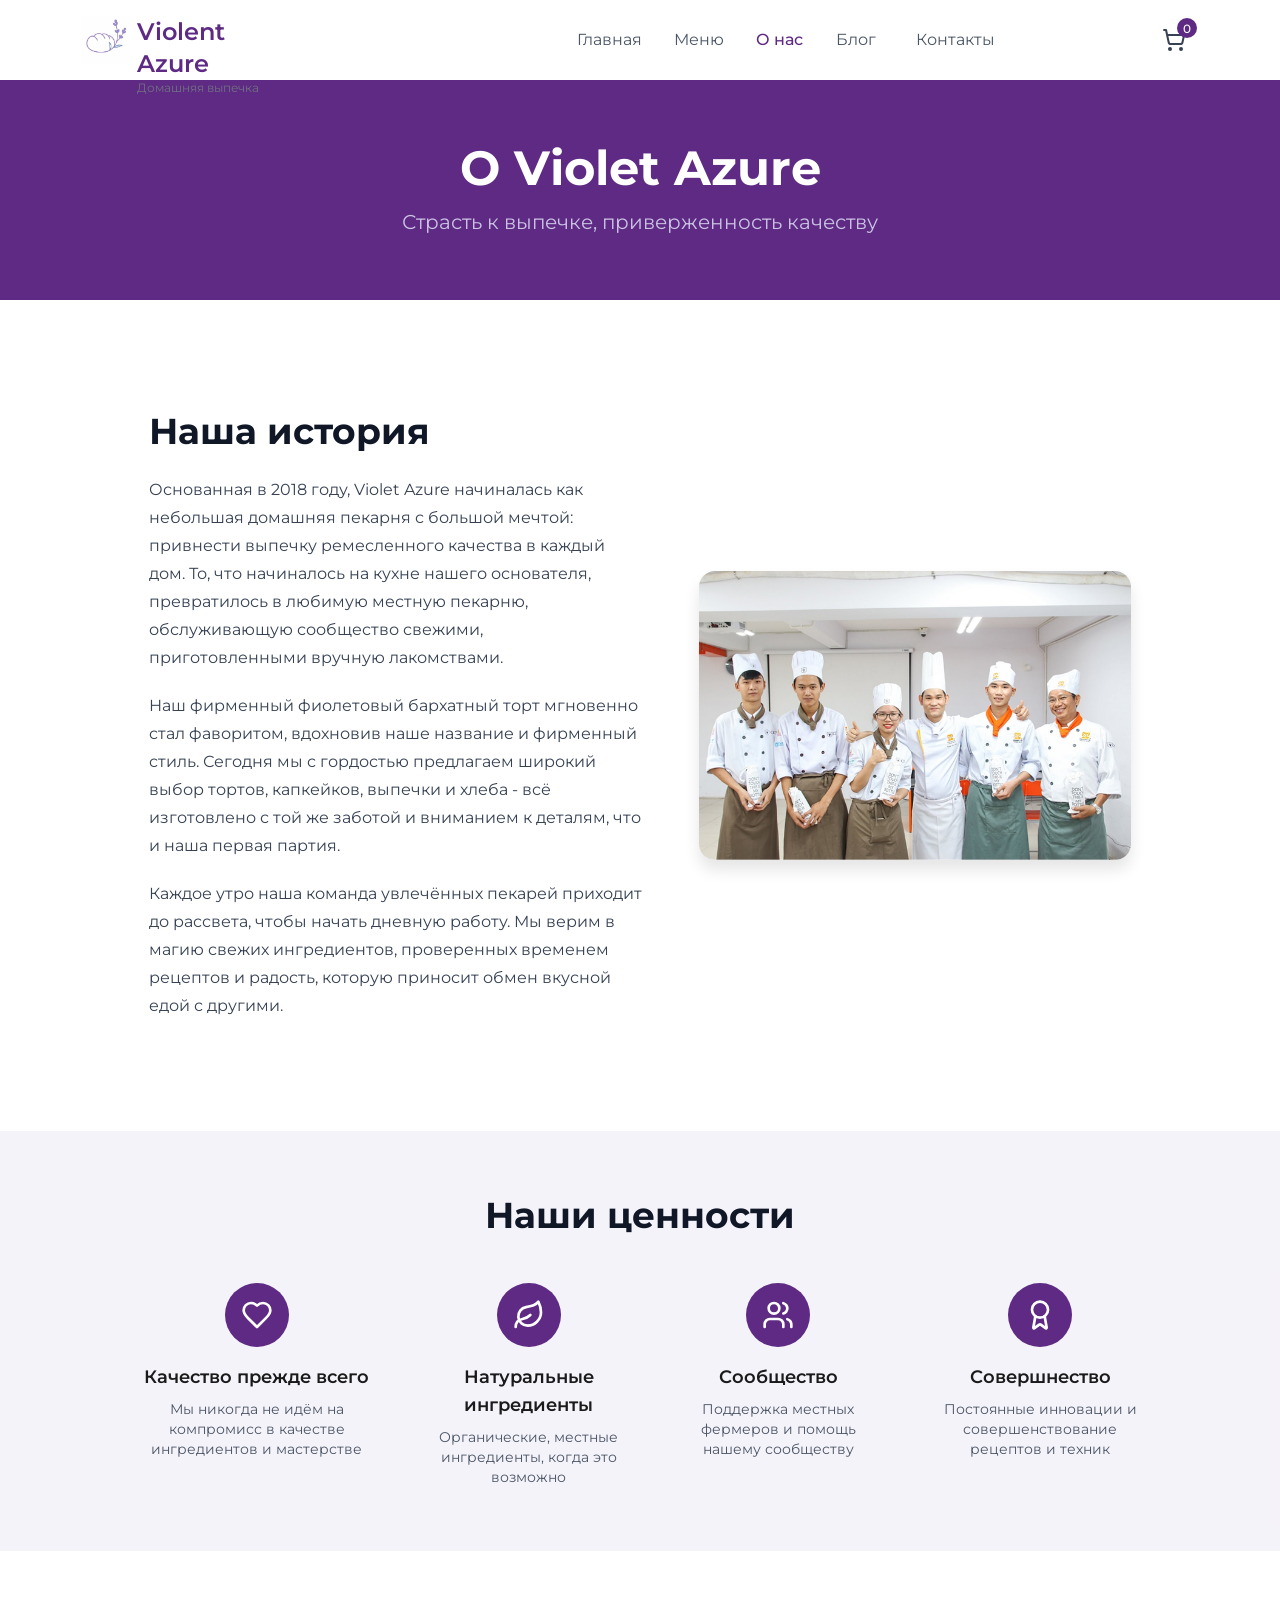
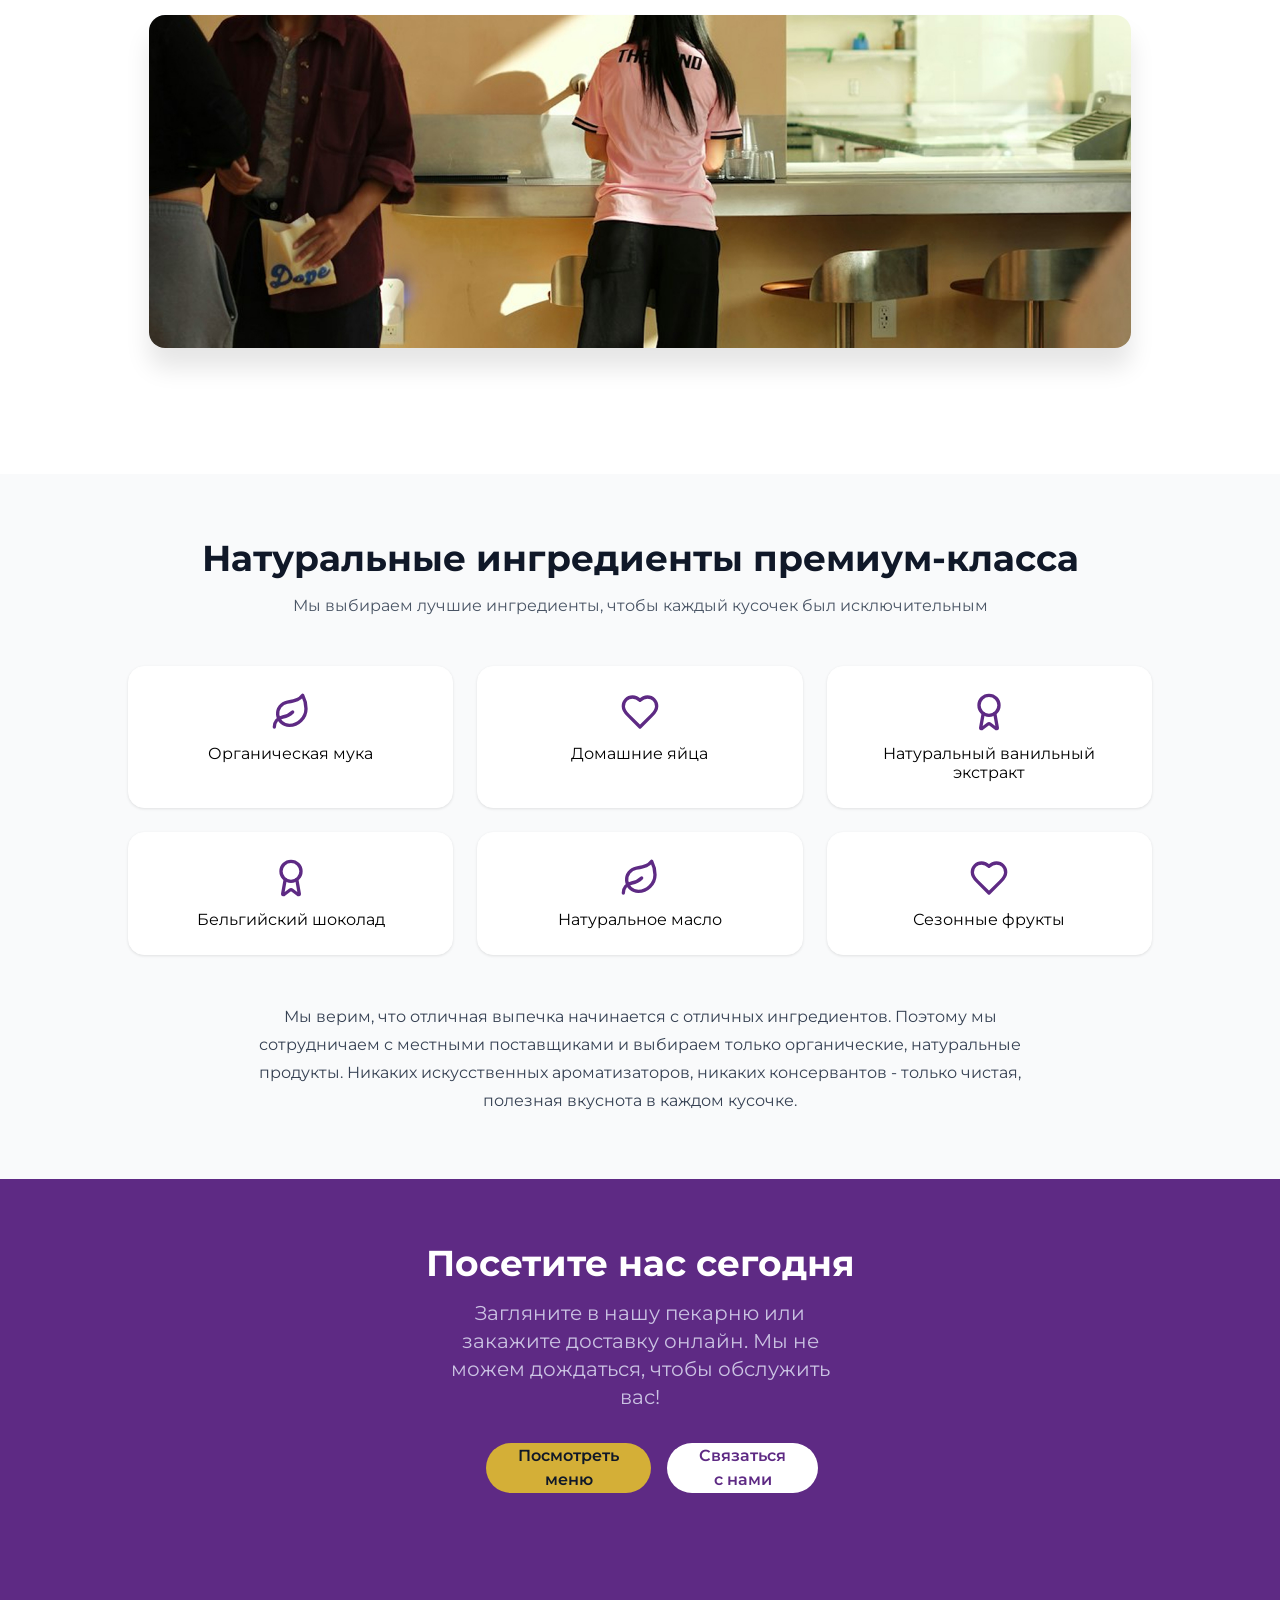
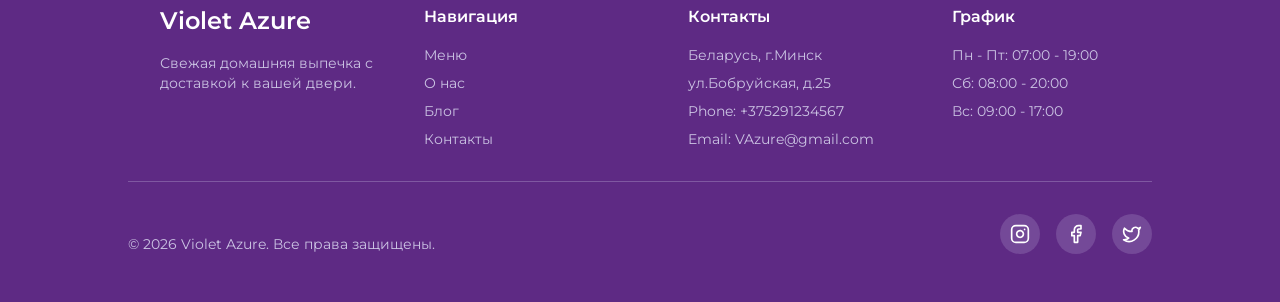
==== about-us.html @ 76a6555f "Добавьте файлы проекта." ====
<!DOCTYPE html>
<html lang="en">
<head>
    <meta charset="UTF-8">
    <meta name="viewport" content="width=device-width, initial-scale=1.0">
    <link rel="stylesheet" href="./static/styles/main.css">
    <link rel="stylesheet" href="./static/styles/about-us.css">
    <link rel="preconnect" href="https://fonts.googleapis.com">
    <link rel="preconnect" href="https://fonts.gstatic.com" crossorigin>
    <link href="https://fonts.googleapis.com/css2?family=Montserrat:ital,wght@0,100..900;1,100..900&display=swap" rel="stylesheet">
    <title>About Us</title>
</head>
<body>
    <header>    
        <div class="logo-container">
            <img src="./static/images/Logo.png" alt="logo" width="48" height="48">
            <div class="logo-text">
                <h1 class="name">Violent Azure</h1>
                <h3 class="description">Домашняя выпечка</h3>
            </div>
        </div>
        <input type="checkbox" id="menu-toggle" class="menu-toggle">
        <label for="menu-toggle" class="burger" aria-label="Открыть меню">
            <span></span><span></span><span></span>
        </label>
        <nav class="header-container">
            <ul class="header-list">
                <li><a href="./index.html">Главная</a></li>
                <li><a href="./menu.html">Меню</a></li>
                <li><a class="active-link" href="#">О нас</a></li>
                <li><a href="./blog.html">Блог</a></li>
                <li><a href="./contact.html">Контакты</a></li>
            </ul>
        </nav>
        <div class="basket">
            <img src="./static/images/Basket.svg" alt="basket" width="24" height="24">
        </div>
    </header>
    <main>
        <section class="main-header">
            <div class="main-header-container">
                <h1>О Violet Azure</h1>
                <p>Страсть к выпечке, приверженность качеству</p>
            </div>
        </section>
        <section class="story">
            <div class="story-container">
                <div class="story-text">
                    <h2>Наша история</h2>
                    <article>
                        <p>Основанная в 2018 году, Violet Azure начиналась как небольшая домашняя пекарня
                            с большой мечтой: привнести выпечку ремесленного качества в каждый дом. То, что
                            начиналось на кухне нашего основателя, превратилось в любимую местную
                            пекарню, обслуживающую сообщество свежими, приготовленными вручную
                            лакомствами.
                        </p>
                        <p>Наш фирменный фиолетовый бархатный торт мгновенно стал фаворитом,
                            вдохновив наше название и фирменный стиль. Сегодня мы с гордостью предлагаем
                            широкий выбор тортов, капкейков, выпечки и хлеба - всё изготовлено с той же
                            заботой и вниманием к деталям, что и наша первая партия.
                        </p>
                        <p>Каждое утро наша команда увлечённых пекарей приходит до рассвета, чтобы
                            начать дневную работу. Мы верим в магию свежих ингредиентов, проверенных
                            временем рецептов и радость, которую приносит обмен вкусной едой с другими.
                        </p>
                    </article>
                </div>
                <img src="./static/images/Our baking team.jpg" alt="" width="712" height="474.7">
            </div>
        </section>
        <section class="values">
            <div class="values-container">
                <h2>Наши ценности</h2>
                <div class="values-info">
                    <div class="values-info-item">
                        <div class="values-info-item-svg">
                            <svg width="32" height="32" viewBox="0 0 32 32" fill="none" xmlns="http://www.w3.org/2000/svg">
                            <path d="M25.3333 18.6667C27.32 16.72 29.3333 14.3867 29.3333 11.3333C29.3333 9.38841 28.5607 7.52315 27.1854 6.14788C25.8102 4.77262 23.9449 4 22 4C19.6533 4 18 4.66667 16 6.66667C14 4.66667 12.3467 4 9.99999 4C8.05507 4 6.18981 4.77262 4.81454 6.14788C3.43927 7.52315 2.66666 9.38841 2.66666 11.3333C2.66666 14.4 4.66666 16.7333 6.66666 18.6667L16 28L25.3333 18.6667Z" stroke="white" stroke-width="2.66667" stroke-linecap="round" stroke-linejoin="round"/>
                            </svg>
                        </div>
                        <h3>Качество прежде всего</h3>
                        <p>Мы никогда не идём на компромисс в
                            качестве ингредиентов и мастерстве</p>
                    </div>
                    <div class="values-info-item">
                        <div class="values-info-item-svg">
                            <svg width="32" height="32" viewBox="0 0 32 32" fill="none" xmlns="http://www.w3.org/2000/svg">
                            <path d="M14.6668 26.6666C12.3255 26.6737 10.0671 25.8006 8.33949 24.2205C6.61184 22.6404 5.54116 20.4687 5.33978 18.1361C5.13841 15.8035 5.82106 13.4804 7.25233 11.6276C8.68361 9.77479 10.759 8.52756 13.0668 8.13329C20.6668 6.66663 22.6668 5.97329 25.3335 2.66663C26.6668 5.33329 28.0001 8.23996 28.0001 13.3333C28.0001 20.6666 21.6268 26.6666 14.6668 26.6666Z" stroke="white" stroke-width="2.66667" stroke-linecap="round" stroke-linejoin="round"/>
                            <path d="M2.6665 28C2.6665 24 5.13317 20.8533 9.43984 20C12.6665 19.36 15.9998 17.3333 17.3332 16" stroke="white" stroke-width="2.66667" stroke-linecap="round" stroke-linejoin="round"/>
                            </svg>
                        </div>
                        <h3>Натуральные ингредиенты</h3>
                        <p>Органические, местные ингредиенты, когда
                            это возможно</p>
                    </div>
                    <div class="values-info-item">
                        <div class="values-info-item-svg">
                            <svg width="32" height="32" viewBox="0 0 32 32" fill="none" xmlns="http://www.w3.org/2000/svg">
                            <path d="M21.3332 28V25.3333C21.3332 23.9188 20.7713 22.5623 19.7711 21.5621C18.7709 20.5619 17.4143 20 15.9998 20H7.99984C6.58535 20 5.2288 20.5619 4.2286 21.5621C3.22841 22.5623 2.6665 23.9188 2.6665 25.3333V28" stroke="white" stroke-width="2.66667" stroke-linecap="round" stroke-linejoin="round"/>
                            <path d="M11.9998 14.6667C14.9454 14.6667 17.3332 12.2789 17.3332 9.33333C17.3332 6.38781 14.9454 4 11.9998 4C9.05432 4 6.6665 6.38781 6.6665 9.33333C6.6665 12.2789 9.05432 14.6667 11.9998 14.6667Z" stroke="white" stroke-width="2.66667" stroke-linecap="round" stroke-linejoin="round"/>
                            <path d="M29.3335 28V25.3333C29.3326 24.1516 28.9393 23.0037 28.2153 22.0698C27.4913 21.1358 26.4777 20.4688 25.3335 20.1733" stroke="white" stroke-width="2.66667" stroke-linecap="round" stroke-linejoin="round"/>
                            <path d="M21.3335 4.17334C22.4807 4.46707 23.4975 5.13427 24.2237 6.06975C24.9498 7.00523 25.344 8.15578 25.344 9.34001C25.344 10.5242 24.9498 11.6748 24.2237 12.6103C23.4975 13.5457 22.4807 14.2129 21.3335 14.5067" stroke="white" stroke-width="2.66667" stroke-linecap="round" stroke-linejoin="round"/>
                            </svg>
                        </div>
                        <h3>Сообщество</h3>
                        <p>Поддержка местных фермеров и помощь
                            нашему сообществу</p>
                    </div>
                    <div class="values-info-item">
                        <div class="values-info-item-svg">
                            <svg width="32" height="32" viewBox="0 0 32 32" fill="none" xmlns="http://www.w3.org/2000/svg">
                            <path d="M20.6362 17.1866L22.6562 28.5546C22.6788 28.6885 22.66 28.8261 22.6023 28.949C22.5446 29.0719 22.4508 29.1742 22.3334 29.2424C22.216 29.3105 22.0806 29.3412 21.9452 29.3303C21.8099 29.3193 21.6811 29.2674 21.5762 29.1813L16.8028 25.5986C16.5724 25.4265 16.2925 25.3335 16.0048 25.3335C15.7172 25.3335 15.4373 25.4265 15.2068 25.5986L10.4255 29.18C10.3206 29.2659 10.192 29.3178 10.0568 29.3287C9.92166 29.3396 9.78639 29.3091 9.66904 29.2411C9.5517 29.1732 9.45786 29.0711 9.40005 28.9484C9.34224 28.8258 9.32321 28.6884 9.34549 28.5546L11.3642 17.1866" stroke="white" stroke-width="2.66667" stroke-linecap="round" stroke-linejoin="round"/>
                            <path d="M16 18.6666C20.4183 18.6666 24 15.0849 24 10.6666C24 6.24835 20.4183 2.66663 16 2.66663C11.5817 2.66663 8 6.24835 8 10.6666C8 15.0849 11.5817 18.6666 16 18.6666Z" stroke="white" stroke-width="2.66667" stroke-linecap="round" stroke-linejoin="round"/>
                            </svg>
                        </div>
                        <h3>Совершнество</h3>
                        <p>Постоянные инновации и
                            совершенствование рецептов и техник</p>
                    </div>
                </div>
            </div>
        </section>
        <section class="image">
            <div class="image-container">
                <img src="./static/images/Violet Azure bakery interior.jpg" alt="">
            </div>
        </section>
        <section class="about-ingredients">
            <div class="about-ingredients-container">
                <h2>Натуральные ингредиенты премиум-класса</h2>
                <p>Мы выбираем лучшие ингредиенты, чтобы каждый кусочек был исключительным</p>
                <div class="about-ingredients-info">
                    <div class="about-ingredients-info-item">
                        <svg width="32" height="32" viewBox="0 0 32 32" fill="none" xmlns="http://www.w3.org/2000/svg">
                            <path d="M14.6668 26.6666C12.3255 26.6737 10.0671 25.8006 8.33949 24.2205C6.61184 22.6404 5.54116 20.4687 5.33978 18.1361C5.13841 15.8035 5.82106 13.4804 7.25233 11.6276C8.68361 9.77479 10.759 8.52756 13.0668 8.13329C20.6668 6.66663 22.6668 5.97329 25.3335 2.66663C26.6668 5.33329 28.0001 8.23996 28.0001 13.3333C28.0001 20.6666 21.6268 26.6666 14.6668 26.6666Z" stroke="#5E2A84" stroke-width="2.66667" stroke-linecap="round" stroke-linejoin="round"/>
                            <path d="M2.6665 28C2.6665 24 5.13317 20.8533 9.43984 20C12.6665 19.36 15.9998 17.3333 17.3332 16" stroke="#5E2A84" stroke-width="2.66667" stroke-linecap="round" stroke-linejoin="round"/>
                            </svg>
                        <span>Органическая мука</span>
                    </div>
                    <div class="about-ingredients-info-item">
                        <svg width="32" height="32" viewBox="0 0 32 32" fill="none" xmlns="http://www.w3.org/2000/svg">
                            <path d="M25.3333 18.6667C27.32 16.72 29.3333 14.3867 29.3333 11.3333C29.3333 9.38841 28.5607 7.52315 27.1854 6.14788C25.8102 4.77262 23.9449 4 22 4C19.6533 4 18 4.66667 16 6.66667C14 4.66667 12.3467 4 9.99999 4C8.05507 4 6.18981 4.77262 4.81454 6.14788C3.43927 7.52315 2.66666 9.38841 2.66666 11.3333C2.66666 14.4 4.66666 16.7333 6.66666 18.6667L16 28L25.3333 18.6667Z" stroke="#5E2A84" stroke-width="2.66667" stroke-linecap="round" stroke-linejoin="round"/>
                            </svg>
                        <span>Домашние яйца</span>
                    </div>
                    <div class="about-ingredients-info-item">
                        <svg width="32" height="32" viewBox="0 0 32 32" fill="none" xmlns="http://www.w3.org/2000/svg">
                            <path d="M20.6362 17.1866L22.6562 28.5546C22.6788 28.6885 22.66 28.8261 22.6023 28.949C22.5446 29.0719 22.4508 29.1742 22.3334 29.2424C22.216 29.3105 22.0806 29.3412 21.9452 29.3303C21.8099 29.3193 21.6811 29.2674 21.5762 29.1813L16.8028 25.5986C16.5724 25.4265 16.2925 25.3335 16.0048 25.3335C15.7172 25.3335 15.4373 25.4265 15.2068 25.5986L10.4255 29.18C10.3206 29.2659 10.192 29.3178 10.0568 29.3287C9.92166 29.3396 9.78639 29.3091 9.66904 29.2411C9.5517 29.1732 9.45786 29.0711 9.40005 28.9484C9.34224 28.8258 9.32321 28.6884 9.34549 28.5546L11.3642 17.1866" stroke="#5E2A84" stroke-width="2.66667" stroke-linecap="round" stroke-linejoin="round"/>
                            <path d="M16 18.6666C20.4183 18.6666 24 15.0849 24 10.6666C24 6.24835 20.4183 2.66663 16 2.66663C11.5817 2.66663 8 6.24835 8 10.6666C8 15.0849 11.5817 18.6666 16 18.6666Z" stroke="#5E2A84" stroke-width="2.66667" stroke-linecap="round" stroke-linejoin="round"/>
                            </svg>
                        <span>Натуральный ванильный экстракт</span>
                    </div>
                    <div class="about-ingredients-info-item">
                        <svg width="32" height="32" viewBox="0 0 32 32" fill="none" xmlns="http://www.w3.org/2000/svg">
                            <path d="M20.6362 17.1866L22.6562 28.5546C22.6788 28.6885 22.66 28.8261 22.6023 28.949C22.5446 29.0719 22.4508 29.1742 22.3334 29.2424C22.216 29.3105 22.0806 29.3412 21.9452 29.3303C21.8099 29.3193 21.6811 29.2674 21.5762 29.1813L16.8028 25.5986C16.5724 25.4265 16.2925 25.3335 16.0048 25.3335C15.7172 25.3335 15.4373 25.4265 15.2068 25.5986L10.4255 29.18C10.3206 29.2659 10.192 29.3178 10.0568 29.3287C9.92166 29.3396 9.78639 29.3091 9.66904 29.2411C9.5517 29.1732 9.45786 29.0711 9.40005 28.9484C9.34224 28.8258 9.32321 28.6884 9.34549 28.5546L11.3642 17.1866" stroke="#5E2A84" stroke-width="2.66667" stroke-linecap="round" stroke-linejoin="round"/>
                            <path d="M16 18.6666C20.4183 18.6666 24 15.0849 24 10.6666C24 6.24835 20.4183 2.66663 16 2.66663C11.5817 2.66663 8 6.24835 8 10.6666C8 15.0849 11.5817 18.6666 16 18.6666Z" stroke="#5E2A84" stroke-width="2.66667" stroke-linecap="round" stroke-linejoin="round"/>
                            </svg>
                        <span>Бельгийский шоколад</span>
                    </div>
                    <div class="about-ingredients-info-item">
                        <svg width="32" height="32" viewBox="0 0 32 32" fill="none" xmlns="http://www.w3.org/2000/svg">
                            <path d="M14.6668 26.6666C12.3255 26.6737 10.0671 25.8006 8.33949 24.2205C6.61184 22.6404 5.54116 20.4687 5.33978 18.1361C5.13841 15.8035 5.82106 13.4804 7.25233 11.6276C8.68361 9.77479 10.759 8.52756 13.0668 8.13329C20.6668 6.66663 22.6668 5.97329 25.3335 2.66663C26.6668 5.33329 28.0001 8.23996 28.0001 13.3333C28.0001 20.6666 21.6268 26.6666 14.6668 26.6666Z" stroke="#5E2A84" stroke-width="2.66667" stroke-linecap="round" stroke-linejoin="round"/>
                            <path d="M2.6665 28C2.6665 24 5.13317 20.8533 9.43984 20C12.6665 19.36 15.9998 17.3333 17.3332 16" stroke="#5E2A84" stroke-width="2.66667" stroke-linecap="round" stroke-linejoin="round"/>
                            </svg>
                        <span>Натуральное масло</span>
                    </div>
                    <div class="about-ingredients-info-item">
                        <svg width="32" height="32" viewBox="0 0 32 32" fill="none" xmlns="http://www.w3.org/2000/svg">
                            <path d="M25.3333 18.6667C27.32 16.72 29.3333 14.3867 29.3333 11.3333C29.3333 9.38841 28.5607 7.52315 27.1854 6.14788C25.8102 4.77262 23.9449 4 22 4C19.6533 4 18 4.66667 16 6.66667C14 4.66667 12.3467 4 9.99999 4C8.05507 4 6.18981 4.77262 4.81454 6.14788C3.43927 7.52315 2.66666 9.38841 2.66666 11.3333C2.66666 14.4 4.66666 16.7333 6.66666 18.6667L16 28L25.3333 18.6667Z" stroke="#5E2A84" stroke-width="2.66667" stroke-linecap="round" stroke-linejoin="round"/>
                            </svg>
                        <span>Сезонные фрукты</span>
                    </div>
                </div>
                <p class="about-ingredients-footer">Мы верим, что отличная выпечка начинается с отличных ингредиентов. Поэтому мы
                    сотрудничаем с местными поставщиками и выбираем только органические, натуральные
                    продукты. Никаких искусственных ароматизаторов, никаких консервантов - только чистая,
                    полезная вкуснота в каждом кусочке.</p>
            </div>
        </section>
        <section class="visit">
            <div class="visit-container">
                <h2>Посетите нас сегодня</h2>
                <p>Загляните в нашу пекарню или закажите доставку онлайн. Мы не можем дождаться, чтобы обслужить вас!</p>
                <div class="visit-container-buttons">
                    <div class="browse">
                        <a href="./menu.html">Посмотреть меню</a>
                    </div>
                    <div class="get-in">
                        <a href="./contact.html">Связаться с нами</a>
                    </div>
                </div>
            </div>
        </section>
    </main>
    <footer>
        <div class="footer-container">
            <div class="footer-info">
                <div class="footer-item">
                    <h2>Violet Azure</h2>
                    <p>Свежая домашняя выпечка с доставкой к вашей двери.</p>
                </div>
                <div class="footer-item">
                    <h2>Навигация</h2>
                    <nav>
                        <ul>
                            <li><a href="./menu.html">Меню</a></li>
                            <li><a href="#">О нас</a></li>
                            <li><a href="./blog.html">Блог</a></li>
                            <li><a href="./contact.html">Контакты</a></li>
                        </ul>
                    </nav>
                </div>
                <div class="footer-item">
                    <h2>Контакты</h2>
                    <div class="footer-item-contacts">
                        <span>Беларусь, г.Минск</span>
                        <span>ул.Бобруйская, д.25</span>
                        <span>Phone: +375291234567</span>
                        <span>Email: VAzure@gmail.com</span>
                    </div>
                </div>
                <div class="footer-item">
                    <h2>График</h2>
                    <div class="footer-item-hours">
                        <span>Пн - Пт: 07:00 - 19:00</span>
                        <span>Сб: 08:00 - 20:00</span>
                        <span>Вс: 09:00 - 17:00</span>
                    </div>
                </div>
            </div>
            <div class="footer-bottom">
                <span>© 2026 Violet Azure. Все права защищены.</span>
                <div class="footer-bottom-icons">
                    <div class="footer-bottom-icon">
                        <svg width="20" height="20" viewBox="0 0 20 20" fill="none" xmlns="http://www.w3.org/2000/svg">
<path d="M14.1667 1.66675H5.83335C3.53217 1.66675 1.66669 3.53223 1.66669 5.83341V14.1667C1.66669 16.4679 3.53217 18.3334 5.83335 18.3334H14.1667C16.4679 18.3334 18.3334 16.4679 18.3334 14.1667V5.83341C18.3334 3.53223 16.4679 1.66675 14.1667 1.66675Z" stroke="white" stroke-width="1.66667" stroke-linecap="round" stroke-linejoin="round"/>
<path d="M13.3333 9.47501C13.4362 10.1685 13.3177 10.8769 12.9948 11.4992C12.6719 12.1215 12.1609 12.6262 11.5347 12.9414C10.9084 13.2566 10.1987 13.3663 9.50647 13.255C8.81425 13.1436 8.17478 12.8167 7.67901 12.321C7.18324 11.8252 6.85642 11.1857 6.74504 10.4935C6.63365 9.8013 6.74337 9.09159 7.05858 8.46532C7.3738 7.83905 7.87847 7.32812 8.5008 7.00521C9.12313 6.68229 9.83144 6.56383 10.525 6.66667C11.2324 6.77158 11.8874 7.10123 12.3931 7.60693C12.8988 8.11263 13.2284 8.76757 13.3333 9.47501Z" stroke="white" stroke-width="1.66667" stroke-linecap="round" stroke-linejoin="round"/>
<path d="M14.5833 5.41675H14.5916" stroke="white" stroke-width="1.66667" stroke-linecap="round" stroke-linejoin="round"/>
                        </svg>
                    </div>
                    <div class="footer-bottom-icon">
                        <svg width="20" height="20" viewBox="0 0 20 20" fill="none" xmlns="http://www.w3.org/2000/svg">
                        <path d="M15 1.66675H12.5C11.3949 1.66675 10.3351 2.10573 9.5537 2.88714C8.7723 3.66854 8.33331 4.72835 8.33331 5.83341V8.33341H5.83331V11.6667H8.33331V18.3334H11.6666V11.6667H14.1666L15 8.33341H11.6666V5.83341C11.6666 5.6124 11.7544 5.40044 11.9107 5.24416C12.067 5.08788 12.279 5.00008 12.5 5.00008H15V1.66675Z" stroke="white" stroke-width="1.66667" stroke-linecap="round" stroke-linejoin="round"/>
                        </svg>
                    </div>
                    <div class="footer-bottom-icon">
                        <svg width="20" height="20" viewBox="0 0 20 20" fill="none" xmlns="http://www.w3.org/2000/svg">
                        <path d="M18.3334 3.33343C18.3334 3.33343 17.75 5.08343 16.6667 6.16677C18 14.5001 8.83335 20.5834 1.66669 15.8334C3.50002 15.9168 5.33335 15.3334 6.66669 14.1668C2.50002 12.9168 0.416687 8.0001 2.50002 4.16677C4.33335 6.33343 7.16669 7.58343 10 7.5001C9.25002 4.0001 13.3334 2.0001 15.8334 4.33343C16.75 4.33343 18.3334 3.33343 18.3334 3.33343Z" stroke="white" stroke-width="1.66667" stroke-linecap="round" stroke-linejoin="round"/>
                        </svg>
                    </div>
                </div>
            </div>
        </div>
    </footer>
</body>
</html>
---- static/styles/main.css ----
h1,h2,h3,h4,h5,h6,p{
    margin: 0;
}
a{
    text-decoration: none;
}
ul,ol{
    padding: 0;
    margin: 0;
}
html{
    font-size: 16px;
}
body{
    margin: 0;
    padding: 0;
}

header{
    display: flex;
    min-height: 7vh;
    max-width: 100vw;
    padding-inline: 81px;
    flex-direction: row;
    justify-content: space-between;
    align-items: center;
}
.logo-container{
    display: flex;
    flex-direction: row;
    gap:8px;
    height: 48px;
    width: 17vw;
    font-family: 'Montserrat';
    text-align: left;
    padding-block:16px;
}

.name{
    font-size: 1.5rem;
    line-height: 2rem;
    font-weight:600;
    color: #5E2A84;
}

.description{
    font-size: 0.75rem;
    line-height: 1rem;
    font-weight: 400;
    color:#717182;
}

.header-container{
    display: flex;
    padding-block: 28px;
    width: 23vw;
    height: 24px;
}

.header-list{
    display: flex;
    flex-direction: row;
    gap:32px;
    list-style: none;
}
.header-list li{
    min-width: 48px;
}
.header-list li a{
    font-weight: 400;
    font-family: 'Montserrat';
    line-height: 1.5rem;
    color:#4A5565;
    font-size: 1rem;
}
.header-list li .active-link{
    color: #5E2A84;
    font-weight: 500;
}

.basket{
    position: relative;
    display: inline-flex;
    width: 50px;
    height: 50px;
    border-radius: 50%;
    justify-content: center;
    align-items: center;
}

.basket::after{
    display: flex;
    position: absolute;
    content: "0";
    top:3px;
    right: 2px;
    justify-content: center;
    align-items: center;
    width: 20px;
    height: 20px;
    border-radius: 50%;
    font-weight: 500;
    font-family: 'Montserrat';
    font-size: 0.75rem;
    background-color: #5E2A84;
    color: #FFFFFF;
}

.basket:hover{
    transition-duration: 0.2s;
    background-color: rgb(203, 195, 227,0.2);
}

.header-list li a:hover{
    color: #5E2A84;
}
.menu-toggle{
    display: none;
}
.burger{
    display: none;
    width: 44px;
    height: 44px;
    border-radius: 50%;
    border: 1px solid #CBC3E3;
    align-items: center;
    justify-content: center;
    gap: 4px;
    flex-direction: column;
    cursor: pointer;
}
.burger span{
    width: 18px;
    height: 2px;
    background-color: #5E2A84;
    border-radius: 2px;
}

.fresh-daily{
    background-image: url('../images/Purple\ velvet\ cake.jpg');
    min-height: 55.6vh;
    max-width: 100vw;
}
.fresh-daily-container-grad{
    min-height: 55.6vh;
    background: linear-gradient(to right,rgb(94,42,132,0.9),rgb(94,42,132,0.7));
    padding-block: 108px;
    box-sizing: border-box;
}


.fresh-daily-container{
    height: 100%;
    text-align: center;
    display: flex;
    align-items: center;
    flex-direction: column;
    margin: auto;
    width: 80%;
}

.fresh-daily-link{
    display: inline-flex;
    width: fit-content;
    height: 36px;
    box-sizing: border-box;
    border-radius: 60px;
    background-color:  rgb(212,175,55,0.9);;
    justify-content: right;
    align-items: center;
    padding-inline:16px;
    position:relative;
}

.fresh-daily-order:hover{
    transition-duration: 0.2s;
    background-color: rgb(212,175,55,0.7);
}
.fresh-daily-link span{
    color: #101828;
    font-family: 'Montserrat';
    font-weight: 500;
    font-size: 0.875rem;
    line-height: 1.25rem;
    margin-left: 16px;
}
.fresh-daily-link span::before{
    content: "";
    position: absolute;
    display: flex;
    width: 16px;
    height: 16px;
    top:28%;
    right: 90%;
    background-image: url('../images/Stars.svg');
}
.fresh-daily-container h1{
    max-width:70%;
    font-size: 4.5rem;
    line-height: 4.5rem;
    color:#FFFFFF;
    font-family: 'Montserrat';
    font-weight: bold;
    margin-block: 16px;
}
.fresh-daily-container p{
    color:#CBC3E3;
    font-family: 'Montserrat';
    font-weight: 400;
    font-size: 1.5rem;
    line-height: 2rem;
}
.fresh-daily-order{
    display: inline-flex;
    width: fit-content;
    box-sizing: border-box;
    padding-inline: 32px;
    height: 60px;
    margin-top: 31px;
    border-radius: 60px;
    background-color: #D4AF37;
    justify-content: center;
    align-items: center;
}
.fresh-daily-order a{
    font-family: 'Montserrat';
    font-weight: 600;
    color:#101828;
    font-size: 1.125rem;
    line-height: 1.75rem;
    width: 100%;
}

.facts{
    background-color: rgb(203, 195, 227,0.2);
    min-height: 24.4vh;
    max-width: 100vw;
}
.facts-container{
    box-sizing: border-box;
    padding: 64px;
    height: 100%;
    width: 88vw;
    margin-inline: auto;
    display: flex;
    flex-direction: row;
    justify-content: center;
    gap:65px;
    text-align: center;
}
.facts-info{
    display: flex;
    width: 33%;
    flex-direction: column;
    align-items: center;
}
.facts-svg{
    width: 64px;
    height: 64px;
    display: inline-flex;
    justify-content: center;
    align-items: center;
    background-color: #5E2A84;
    border-radius: 50%;
    margin-bottom: 8px;
}
.facts-info h3{
    font-family: 'Montserrat';
    font-weight: 600;
    color:#101828;
    font-size: 1.125rem;
    line-height: 1.75rem;
    margin-block: 8px;
}
.facts-info p{
    font-family: 'Montserrat';
    font-weight: 400;
    color:#4A5565;
    font-size: 0.875rem;
    line-height: 1.25rem;
}
.products{
    min-height: 78.2vh;
    max-width:100vw;
    display: flex;
}
.products-container{
    width:80vw;
    margin-inline: auto;
    height: 85%;
    margin-block: 64px;
    font-family: 'Montserrat';
    display: flex;
    flex-direction: column;
    align-items: center;
}
.products-container>h2{
    font-size: 2.25rem;
    font-weight: bold;
    line-height: 2.5rem;
    color:#101828;
}
.products-container>p{
    font-weight:400;
    font-size: 1rem;
    color:#4A5565;
    line-height: 1.5rem;
    margin-top: 16px;
    margin-bottom: 48px;
}
.products-info{
    display: grid;
    grid-template-columns: repeat(4, minmax(0, 1fr));
    width: 100%;
    margin-inline: 0;
    gap:24px;
    height: auto;
    margin-bottom: 32px;
}
.products-item{
    height: auto;
    width: 100%;
    display: flex;
    flex-direction: column;
    border:1px solid #F3F4F6;
    box-shadow: 0 1px 3px rgba(0, 0, 0, 0.1);
    border-radius: 16px;
    text-align: left;
}
.products-item>img{
    width: 100%;
    aspect-ratio: 1;
    object-fit: cover;
    border-top-left-radius: 16px;
    border-top-right-radius: 16px;
}
.products-item>h3{
    font-size: 1.25rem;
    line-height: 1.75rem;
    color:#101828;
    font-weight: 600;
    margin-top: 20px;
    margin-left: 20.8px;
}
.products-item>p{
    color:#4A5565;
    font-size: 0.875rem;
    min-height: 39px;
    line-height: 1.25rem;
    font-weight: 400;
    margin-inline: 20.8px;
    margin-top: 4px;
    margin-bottom: 16.8px;
}
.products-item-footer{
    display: flex;
    flex-direction: row;
    margin-inline: 20.8px;
    margin-top: auto;
    margin-bottom: 21px;
    justify-content: space-between;
    align-items: center;
}
.products-item-footer>span{
    color:#5E2A84;
    font-weight: 600;
    line-height: 1.75rem;
    font-size: 1.25rem;
}
.products-item-button{
    position: relative;
    display: inline-flex;
    align-items: center;
    justify-content: center;
    height: 36px;
    width: auto;
    min-width: 96px;
    box-sizing: border-box;
    padding: 0 14px 0 34px;
    background-color: #5E2A84;
    border-radius: 36px;
    overflow: hidden;
    flex-shrink: 0;
}
.products-item-button:hover{
    transition-duration: 0.2s;
    scale: 1.1;
}
.products-item-button::before{
    position: absolute;
    content: "";
    display: inline-flex;
    width: 14px;
    aspect-ratio: 1;
    background-image: url('../images/Basket.svg');
    background-repeat: no-repeat;
    background-position: center;
    background-size: contain;
    left: 14px;
    top: 50%;
    transform: translateY(-50%);
    filter: brightness(0) invert(1);
    pointer-events: none;
}
.products-item-button>a{
    position: absolute;
    inset: 0;
    color:#FFFFFF;
    display: flex;
    justify-content: flex-start;
    align-items: center;
    width: 100%;
    height: 100%;
    padding-left: 34px;
    padding-right: 12px;
    box-sizing: border-box;
    line-height: 1.25rem;
    font-size: 0.875rem;
    font-weight: 500;
    z-index: 1;
}
.products-item-button a::before{
    content: none;
}
.products-button{
    height: 48px;
    padding-inline: 32px;
    background-color: #5E2A84;
    display: flex;
    justify-content: center;
    align-items: center;
    border-radius: 48px;
    text-align: center;
}
.products-button:hover{
    transition-duration: 0.2s;
    scale:1.1;
}
.products-button a{
    color:#FFFFFF;
    font-size: 1rem;
    line-height: 1.5rem;
    font-weight: 600;
    width: 100%;
}
.rate{
    max-width: 100vw;
    min-height: 39.8vh;
    display: flex;
    background-color: #F9FAFB;
}
.rate-container{
    height: 100%;
    margin-block: 64px;
    width: 80%;
    margin-inline: auto;
    font-family: 'Montserrat';
    display: flex;
    flex-direction: column;
    align-items: center;
}
.rate-container>h2{
    font-size: 2.25rem;
    line-height: 2.5rem;
    font-weight: bold;
    color: #101828;
}
.rate-container>p{
    color: #4A5565;
    font-size: 1rem;
    line-height: 1.5rem;
    font-weight: 400;
    margin-top: 16px;
    margin-bottom: 48px;
}
.rate-info{
    display: flex;
    flex-direction: row;
    justify-content: center;
    align-items: stretch;
    gap:24px;
    margin-inline: 32px;
    height: 40.2%;
}
.rate-item{
    width: 31%;
    display: flex;
    flex-direction: column;
    box-sizing: border-box;
    border:1px solid #F3F4F6;
    box-shadow: 0 1px 3px rgba(0, 0, 0, 0.1);
    border-radius: 16px;
    text-align: left;
    background-color: rgb(255,255,255);
}
.rate-item:hover{
    transition-duration: 0.2s;
    scale:1.05;
}
.rate-item-stars{
    display: flex;
    flex-direction: row;
    gap:4px;
    justify-content: left;
    margin-top: 26.5px;
    margin-left: 26.5px;
}
.rate-item>p{
    margin-left: 24.8px;
    margin-right: 29.2px;
    color:#364153;
    font-size: 1rem;
    line-height: 1.625rem;
    font-weight: 400;
    margin-top: 13.6px;
    margin-bottom: 18px;
}
.rate-item-footer{
    display: flex;
    flex-direction: row;
    justify-content: space-between;
    align-items: center;
    margin-top: auto;
    margin-inline:24.8px;
    margin-bottom: 25px;
}
.rate-item-footer .name{
    font-size: 1rem;
    color:#101828;
    font-weight: 600;
    line-height: 1.5rem;
}
.rate-item-footer .date{
    font-size: 0.875rem;
    line-height: 1.25rem;
    color:#6A7282;
    font-weight: 400;
}

.browse{
    background-color: #5E2A84;
    max-width: 100vw;
    min-height: 30.7vh;
    display: flex;
}
.browse-container{
    width:80%;
    height: 61.5%;
    margin-block:64px;
    margin-inline: auto;
    display: flex;
    flex-direction: column;
    align-items: center;
    font-family: 'Montserrat';
    text-align: center;
}
.browse-container>h2{
    font-size: 2.125rem;
    line-height: 2.5rem;
    font-weight: bold;
    color: #FFFFFF;
}
.browse-container>p{
    font-size: 1.25rem;
    font-weight: 400;
    line-height: 1.75rem;
    color:#CBC3E3;
    margin-top: 16px;
    margin-bottom: 32px;
    width: 42%;
}
.browse-button{
    padding-inline: 32px;
    height: 60px;
    border-radius: 16px;
    background-color: #D4AF37;
    display: flex;
    justify-content: center;
    align-items: center;
    border-radius: 60px;
}
.browse-button:hover{
    transition-duration: 0.2s;
    background-color: rgb(212,175,55,0.7);
}
.browse-button a{
    color: #101828;
    font-weight: 600;
    font-size: 1.125rem;
    line-height: 1.75rem;
    width: 100%;
}

footer{
    max-width:100vw;
    min-height: 31.9vh;
    background-color: #5E2A84;
    color: #FFFFFF;
}
.footer-container{
    width: 80%;
    box-sizing: border-box;
    height: 100%;
    margin-inline: auto;
    display: flex;
    flex-direction: column;
    gap:32px;
    font-family: 'Montserrat';
    padding-block: 48px;
}
.footer-info{
    width: 100%;
    margin-inline: 32px;
    display: flex;
    flex-direction: row;
    gap:32px;
    height: auto;
}
.footer-item{
    display: flex;
    flex-direction: column;
    gap:16px;
    width:25%;
    text-align: left;
}
.footer-item:first-child h2{
    font-weight: 600;
    font-size: 1.5rem;
    line-height: 2rem;
}
.footer-item h2{
    font-weight: 600;
    font-size: 1rem;
    line-height: 1.5rem;
}
.footer-item span,
.footer-item a,
.footer-item p{
    font-weight: 400;
    font-size: 0.875rem;
    color: #CBC3E3;
    line-height: 1.25rem;
}

.footer-item nav{
    display: flex;
    flex-direction: column;
}

.footer-item nav ul{
    list-style-type: none;
    display: inline-flex;
    flex-direction: column;
    gap:8px;
}

.footer-item-contacts{
    display: flex;
    flex-direction: column;
    gap:8px;
}
.footer-item-hours{
    display: flex;
    flex-direction: column;
    gap:8px;
}
.footer-bottom{
    border-top:1px solid rgb(203, 195, 227,0.3);
    display: flex;
    height: 100%;
    flex-direction: row;
    justify-content: space-between;
    align-items: end;
    width: 100%;
    padding-top: 32px;
    font-size: 0.875rem;
    font-weight: 400;
    color: #CBC3E3;
    line-height: 1.25rem;
}

.footer-bottom-icons{
    display: flex;
    flex-direction: row;
    gap:16px;
}
.footer-bottom-icon{
    display: inline-flex;
    justify-content: center;
    align-items: center;
    background-color: rgb(203, 195, 227,0.2);
    border-radius: 50%;
    width: 40px;
    aspect-ratio: 1;
}

@media (max-width: 1200px){
    header{
        padding-inline: 32px;
        gap: 20px;
    }
    .logo-container{
        width: auto;
        flex-shrink: 0;
    }
    .header-container{
        width: auto;
        height: auto;
        padding-block: 20px;
    }
    .header-list{
        gap: 20px;
        flex-wrap: wrap;
        justify-content: center;
    }
    .products-info{
        grid-template-columns: repeat(3, minmax(0, 1fr));
    }
}

@media (max-width: 992px){
    .fresh-daily-link{
        width: auto;
        padding-inline: 24px;
    }
    .fresh-daily-container h1{
        max-width: 90%;
        font-size: 3rem;
        line-height: 3.25rem;
    }
    .fresh-daily-order{
        width: auto;
    }
    .facts-container{
        width: 92%;
        padding: 48px 16px;
        gap: 24px;
    }
    .products-container{
        width: 92%;
    }
    .products-info{
        grid-template-columns: repeat(2, minmax(0, 1fr));
    }
    .rate-container{
        width: 92%;
    }
    .rate-info{
        margin-inline: 0;
    }
    .browse-container{
        width: 92%;
    }
    .browse-container>p{
        width: 80%;
    }
    .footer-info{
        margin-inline: 0;
        flex-wrap: wrap;
    }
    .footer-item{
        width: calc(50% - 16px);
    }
    .footer-bottom{
        margin-inline: 0;
    }
}

@media (max-width: 768px){
    header{
        padding-inline: 14px;
        min-height: auto;
        padding-block: 10px;
        position: relative;
    }
    .logo-text{
        display: none;
    }
    .header-container{
        display: none;
        position: absolute;
        top: 100%;
        left: 14px;
        right: 14px;
        background-color: #FFFFFF;
        border: 1px solid #F3F4F6;
        border-radius: 12px;
        padding: 12px;
        z-index: 10;
    }
    .header-list{
        flex-direction: column;
        gap: 10px;
    }
    .header-list li a{
        display: block;
        padding: 8px 10px;
        border-radius: 8px;
    }
    .menu-toggle:checked ~ .header-container{
        display: flex;
    }
    .burger{
        display: inline-flex;
        margin-left: auto;
    }

    .fresh-daily-container-grad{
        padding-block: 64px;
    }
    .fresh-daily-container{
        width: 92%;
    }
    .fresh-daily-container h1{
        font-size: 2.25rem;
        line-height: 2.5rem;
    }
    .fresh-daily-container p{
        font-size: 1.125rem;
        line-height: 1.5rem;
    }

    .facts-container{
        flex-direction: column;
    }
    .facts-info{
        width: 100%;
    }

    .products-info{
        grid-template-columns: 1fr;
    }
    .products-item-button{
        min-width: 90px;
        height: 34px;
        padding: 0 12px 0 30px;
    }
    .products-item-button::before{
        width: 13px;
        left: 12px;
    }
    .products-item-button>a{
        font-size: 0.8125rem;
        padding-left: 30px;
        padding-right: 10px;
    }

    .rate-info{
        flex-direction: column;
    }
    .rate-item{
        width: 100%;
    }
    .browse-container>p{
        width: 100%;
    }
    .footer-container{
        width: 94%;
    }
    .footer-item{
        width: 100%;
    }
    .footer-bottom{
        flex-direction: column;
        align-items: flex-start;
        gap: 14px;
    }
}
---- static/styles/about-us.css ----
.main-header{
    max-width:100vw;
    min-height: 20.4vh;
    background-color: #5E2A84;
    padding: 64px;
    box-sizing: border-box;
}
.main-header-container{
    font-family: 'Montserrat';
    width:80%;
    margin-inline: auto;
    text-align: center;
}
.main-header-container h1{
    color:#FFFFFF;
    font-size: 3rem;
    line-height: 3rem;
    font-weight: bold;
    margin-bottom: 16px;
}
.main-header-container p{
    color:#CBC3E3;
    font-size: 1.25rem;
    line-height: 1.75rem;
    font-weight: 400;
}
.story{
    padding-block:64px;
    box-sizing: border-box;
    max-width: 100vw;
    min-height: 55.8vh;
}
.story-container{
    margin-inline: auto;
    width: 76.7%;
    display: flex;
    flex-direction: row;
    align-items: center;
    gap: 56px;
    font-family: 'Montserrat';
}
.story-text{
    display: inline-flex;
    flex-direction: column;
    text-align: left;
    padding-block: 47px;
    height: 100%;
    box-sizing: border-box;
}
.story-text h2{
    color:#101828;
    font-size: 2.25rem;
    line-height: 2.5rem;
    font-weight: bold;
    margin-bottom: 25px;
}
article{
    display: flex;
    flex-direction: column;
    gap:20px;
}
.story-text p{
    color:#364153;
    font-weight: 400;
    font-size: 1rem;
    line-height: 1.75rem;
}
.story-container img{
    border-radius: 16px;
    max-width: 48%;
    height: auto;
    box-shadow: 0px 10px 15px rgb(0,0,0,0.1);
}
.values{
    max-width: 100vw;
    background-color: rgb(203,195,227,0.2);
    min-height: 34.4vh;
    box-sizing: border-box;
    padding-block: 64px;
}
.values-container{
    width: 80%;
    margin-inline: auto;
    font-family: 'Montserrat';
    text-align: center;
}
.values-container h2{
    color:#101828;
    font-weight: bold;
    font-size: 2.25rem;
    line-height: 2.5rem;
}
.values-info{
    display: flex;
    margin-top: 48px;
    flex-direction: row;
    gap:45px;
    justify-content: center;
}
.values-info-item{
    display: inline-flex;
    flex-direction: column;
    align-items: center;
    gap:8px;
}
.values-info-item-svg{
    display: inline-flex;
    justify-content: center;
    align-items: center;
    background-color: #5E2A84;
    width: 64px;
    aspect-ratio: 1;
    border-radius: 50%;
}
.values-info-item h3{
    font-weight: 600;
    color:#1A1A1A;
    font-size: 1.125rem;
    line-height: 1.75rem;
    margin-top: 8px;
}
.values-info-item p{
    color:#4A5565;
    font-weight: 400;
    font-size: 0.875rem;
    line-height: 1.25rem;
}
.image{
    max-width: 100vw;
    min-height: 58.15vh;
    padding-block: 64px;
    box-sizing: border-box;
}
.image-container{
    width:76.7%;
    margin-inline: auto;
}
.image-container img{
    width: 100%;
    height: 100%;
    border-radius: 16px;
    box-shadow: 0px 20px 25px rgb(0,0,0,0.1);
}
.about-ingredients{
    max-width: 100vw;
    min-height: 46.6vh;
    padding-block: 64px;
    box-sizing: border-box;
    background-color: #F9FAFB;
}
.about-ingredients-container{
    width: 80%;
    margin-inline: auto;
    font-family: 'Montserrat';
    text-align: center;
    display: flex;
    flex-direction: column;
    align-items: center;
}
.about-ingredients-container h2{
    color:#101828;
    font-size: 2.25rem;
    line-height: 2.5rem;
    font-weight: bold;
}
.about-ingredients-container p{
    color:#4A5565;
    line-height: 1.5rem;
    font-size: 1rem;
    font-weight: 400;
    margin-top: 16px;
    margin-bottom: 48px;
}
.about-ingredients-info{
    display: grid;
    grid-template-columns: repeat(6,225.3px);
    column-gap: 24px;
    justify-content: center;
    margin-bottom: 48px;
}
.about-ingredients-info-item{
    display: flex;
    flex-direction: column;
    gap:12px;
    padding-block: 24.8px;
    padding-inline: 24px;
    box-sizing: border-box;
    align-items: center;
    background-color: #FFFFFF;
    box-shadow: 0px 1px 3px rgb(0,0,0,0.1);
    border-radius: 16px;
    border:1px solid #FFFFFF;
}
.about-ingredients-info-item svg{
    width: 40px;
    height: 40px;
}
.about-ingredients-container .about-ingredients-footer{
    width: 49%;
    color: #364153;
    line-height: 1.75rem;
    font-size: 1rem;
    font-weight: 400;
    margin: 0;
}
.visit{
    max-width: 100vw;
    background-color: #5E2A84;
    min-height: 29.6vh;
    box-sizing: border-box;
    padding-block: 64px;
}
.visit-container{
    width: 80%;
    font-family: 'Montserrat';
    margin-inline: auto;
    text-align: center;
    display: flex;
    flex-direction: column;
    gap:16px;
    align-items: center;
}
.visit-container h2{
    color:#FFFFFF;
    font-size: 2.25rem;
    line-height: 2.5rem;
    font-weight: bold;
}
.visit-container p{
    color:#CBC3E3;
    font-size: 1.25rem;
    line-height: 1.75rem;
    font-weight: 400;
    width: 40.5%;
}
.visit-container-buttons{
    display: flex;
    flex-direction: row;
    gap:16px;
    margin-top: 16px;
    width: 30%;
}
.visit-container-buttons .browse{
    background-color: #D4AF37;
    border-radius: 60px;
    display: inline-flex;
    flex-direction: row;
    align-items: center;
    padding-inline: 32px;
    min-height: 50px;
}
.visit-container-buttons .get-in{
    background-color: #FFFFFF;
    border-radius: 60px;
    display: inline-flex;
    flex-direction: row;
    align-items: center;
    padding-inline: 32px;
    min-height: 50px;
}
.browse a{
    color:#101828;
    font-weight: 600;
    line-height: 1.5rem;
    font-size: 1rem;
    width: 100%;
}
.get-in a{
    color:#5E2A84;
    font-weight: 600;
    line-height: 1.5rem;
    font-size: 1rem;
    width: 100%;
}

@media (max-width: 1600px){
    .story-text{
        flex: 1;
    }
    .story-container img{
        width: 44%;
        max-width: 560px;
        min-width: 420px;
        object-fit: cover;
    }

    .about-ingredients-info{
        grid-template-columns: repeat(3, minmax(0, 1fr));
        row-gap: 24px;
    }
    .about-ingredients-container .about-ingredients-footer{
        width: 78%;
    }
}

@media (max-width: 1200px){
    header{
        padding-inline: 32px;
        gap: 20px;
    }
    .logo-container{
        width: auto;
        flex-shrink: 0;
    }
    .header-container{
        width: auto;
        height: auto;
        padding-block: 20px;
    }
    .header-list{
        gap: 20px;
        flex-wrap: wrap;
        justify-content: center;
    }

    .story-container,
    .image-container{
        width: 90%;
    }
    .story-container{
        gap: 28px;
        align-items: center;
    }
    .story-text{
        padding-block: 16px;
    }
    .story-container img{
        max-width: 44%;
        height: auto;
    }

    .values-container,
    .about-ingredients-container,
    .visit-container,
    .footer-container{
        width: 90%;
    }
    .values-info{
        gap: 24px;
        flex-wrap: wrap;
    }
    .values-info-item{
        width: calc(50% - 12px);
    }

    .visit-container p{
        width: 70%;
    }
    .visit-container-buttons{
        width: auto;
    }

    .footer-info{
        margin-inline: 0;
    }
    .footer-bottom{
        margin-inline: 0;
    }
}

@media (max-width: 992px){
    header{
        flex-wrap: wrap;
        justify-content: center;
        padding-inline: 20px;
        padding-block: 12px;
    }
    .header-container{
        order: 3;
        width: 100%;
        padding-block: 8px;
    }
    .header-list{
        width: 100%;
        justify-content: center;
        gap: 16px 20px;
    }

    .main-header{
        min-height: auto;
        padding: 56px 24px;
    }
    .main-header-container{
        width: 92%;
    }

    .story{
        min-height: auto;
        padding-block: 48px;
    }
    .story-container{
        width: 92%;
        flex-direction: column;
        align-items: stretch;
    }
    .story-container img{
        max-width: 100%;
        width: 100%;
    }

    .values{
        min-height: auto;
        padding-block: 48px;
    }
    .values-container{
        width: 92%;
    }
    .values-info-item{
        width: calc(50% - 12px);
    }

    .image{
        min-height: auto;
        padding-block: 48px;
    }
    .image-container{
        width: 92%;
    }

    .about-ingredients{
        min-height: auto;
        padding-block: 48px;
    }
    .about-ingredients-container{
        width: 92%;
    }
    .about-ingredients-info{
        grid-template-columns: repeat(2, minmax(0, 1fr));
    }
    .about-ingredients-container .about-ingredients-footer{
        width: 90%;
    }

    .visit{
        min-height: auto;
        padding-block: 52px;
    }
    .visit-container{
        width: 92%;
    }
    .visit-container p{
        width: 85%;
    }
    .visit-container-buttons{
        width: 100%;
        justify-content: center;
    }

    .footer-info{
        flex-wrap: wrap;
        gap: 20px;
    }
    .footer-item{
        width: calc(50% - 10px);
    }
    .footer-bottom{
        align-items: center;
    }
}

@media (max-width: 768px){
    .main-header{
        padding: 48px 16px;
    }
    .main-header-container h1{
        font-size: 2.25rem;
        line-height: 2.5rem;
    }
    .main-header-container p{
        font-size: 1.0625rem;
        line-height: 1.5rem;
    }

    .story-text h2,
    .values-container h2,
    .about-ingredients-container h2,
    .visit-container h2{
        font-size: 1.875rem;
        line-height: 2.25rem;
    }
    .story-text p{
        line-height: 1.625rem;
    }

    .values-info{
        margin-top: 32px;
    }
    .values-info-item{
        width: 100%;
    }

    .about-ingredients-info{
        grid-template-columns: 1fr;
    }
    .about-ingredients-container p{
        margin-bottom: 32px;
    }
    .about-ingredients-container .about-ingredients-footer{
        width: 100%;
        line-height: 1.625rem;
    }

    .visit-container p{
        width: 100%;
        font-size: 1.0625rem;
        line-height: 1.5rem;
    }
    .visit-container-buttons{
        flex-direction: column;
        align-items: center;
    }
    .visit-container-buttons .browse,
    .visit-container-buttons .get-in{
        min-width: 240px;
        justify-content: center;
    }

    .footer-container{
        width: 94%;
        padding-block: 36px;
        gap: 24px;
    }
    .footer-item{
        width: 100%;
    }
    .footer-bottom{
        flex-direction: column;
        align-items: flex-start;
        gap: 14px;
        padding-top: 16px;
    }
}

@media (max-width: 576px){
    header{
        padding-inline: 14px;
    }
    .logo-container{
        height: auto;
        align-items: center;
    }
    .name{
        font-size: 1.125rem;
        line-height: 1.5rem;
    }
    .description{
        font-size: 0.6875rem;
    }
    .header-list li a{
        font-size: 0.9375rem;
        line-height: 1.25rem;
    }

    .main-header-container h1{
        font-size: 1.875rem;
        line-height: 2.125rem;
    }
    .main-header-container p{
        font-size: 1rem;
    }

    .story,
    .values,
    .image,
    .about-ingredients,
    .visit{
        padding-block: 40px;
    }
    .story-text h2,
    .values-container h2,
    .about-ingredients-container h2,
    .visit-container h2{
        font-size: 1.5rem;
        line-height: 1.875rem;
    }
    .story-text p,
    .about-ingredients-container .about-ingredients-footer{
        font-size: 0.9375rem;
        line-height: 1.5rem;
    }

    .visit-container-buttons .browse,
    .visit-container-buttons .get-in{
        width: auto;
        padding-inline: 24px;
    }
}

@media (max-width: 400px){
    .logo-text{
        display: none;
    }
    .header-list{
        gap: 12px;
    }
    .header-list li a{
        font-size: 0.875rem;
    }
    .basket{
        width: 44px;
        height: 44px;
    }

    .main-header{
        padding-block: 36px;
    }
    .main-header-container h1{
        font-size: 1.625rem;
        line-height: 1.875rem;
    }

    .values-info-item-svg{
        width: 56px;
    }
    .values-info-item h3{
        font-size: 1rem;
        line-height: 1.5rem;
    }

    .about-ingredients-info-item{
        padding-inline: 16px;
    }

    .footer-bottom-icons{
        gap: 10px;
    }
    .footer-bottom-icon{
        width: 36px;
    }
}
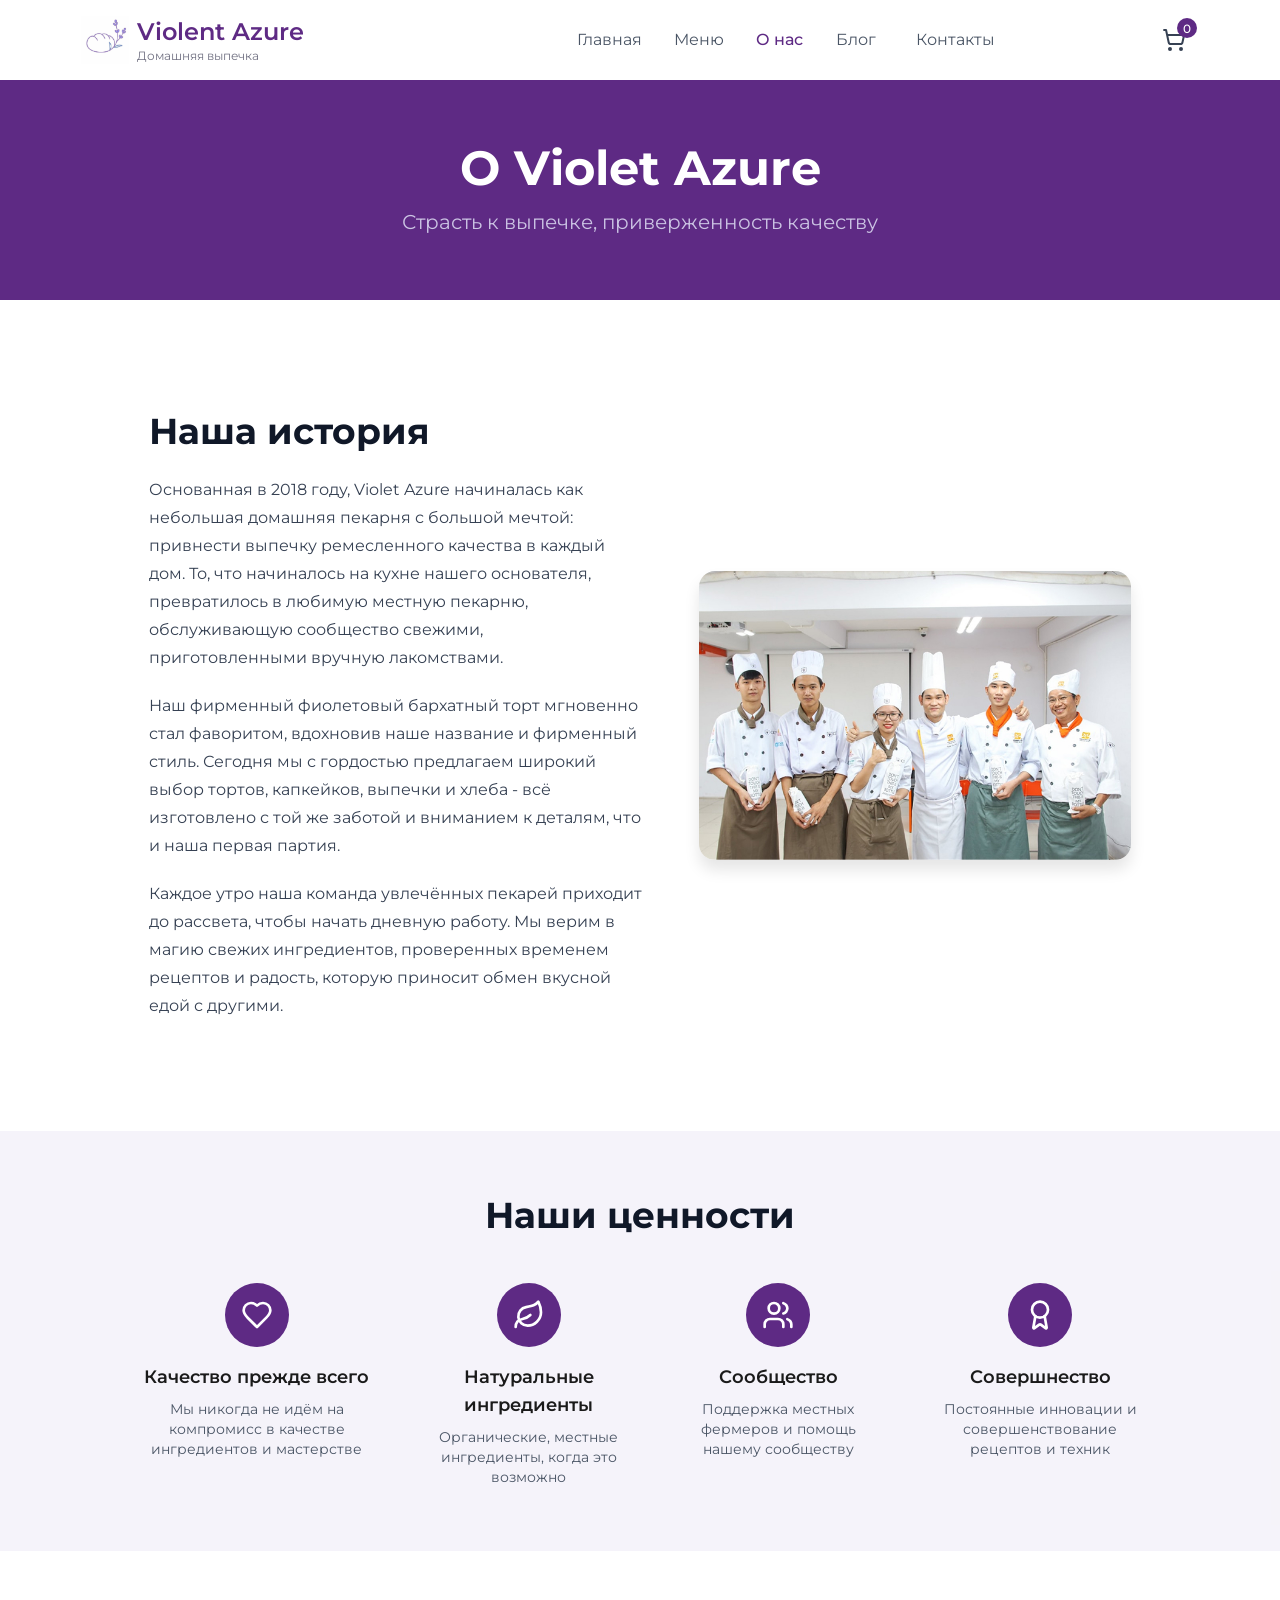
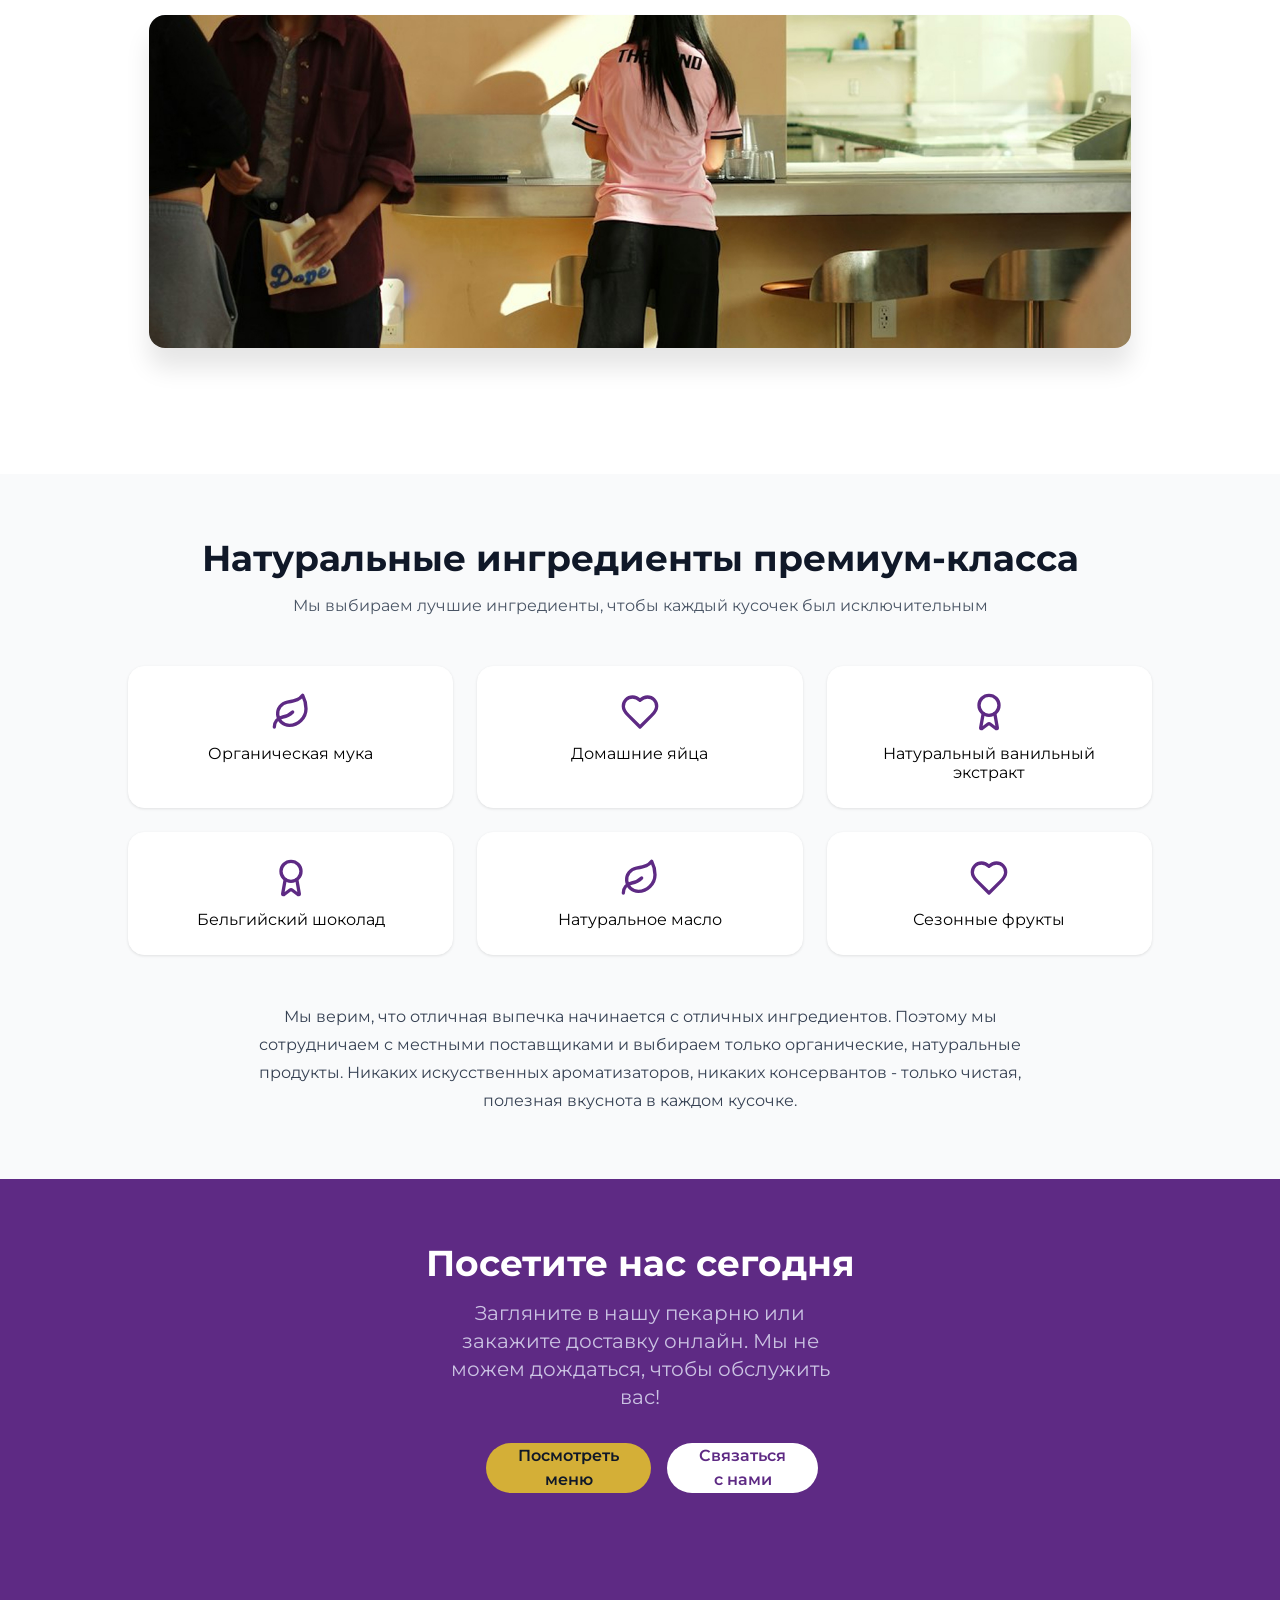
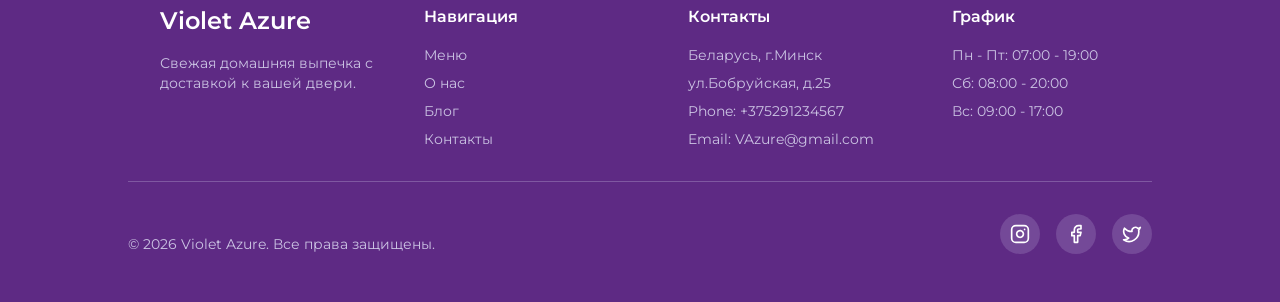
==== commit febcf32b: "burger" ====
--- a/about-us.html
+++ b/about-us.html
@@ -3,8 +3,9 @@
 <head>
     <meta charset="UTF-8">
     <meta name="viewport" content="width=device-width, initial-scale=1.0">
-    <link rel="stylesheet" href="./static/styles/main.css">
+    <link rel="stylesheet" href="./static/styles/general.css">
     <link rel="stylesheet" href="./static/styles/about-us.css">
+    <link rel="stylesheet" href="./static/styles/about-us-sass.css">
     <link rel="preconnect" href="https://fonts.googleapis.com">
     <link rel="preconnect" href="https://fonts.gstatic.com" crossorigin>
     <link href="https://fonts.googleapis.com/css2?family=Montserrat:ital,wght@0,100..900;1,100..900&display=swap" rel="stylesheet">
@@ -13,7 +14,7 @@
 <body>
     <header>    
         <div class="logo-container">
-            <img src="./static/images/Logo.png" alt="logo" width="48" height="48">
+            <a href="./index.html"><img src="./static/images/Logo.png" alt="logo" width="48" height="48"></a>
             <div class="logo-text">
                 <h1 class="name">Violent Azure</h1>
                 <h3 class="description">Домашняя выпечка</h3>
--- a/static/styles/general.css
+++ b/static/styles/general.css
@@ -0,0 +1,403 @@
+h1,h2,h3,h4,h5,h6,p{
+    margin: 0;
+}
+a{
+    text-decoration: none;
+}
+
+ul,ol{
+    padding: 0;
+    margin: 0;
+}
+html{
+    font-size: 16px;
+}
+body{
+    margin: 0;
+    padding: 0;
+}
+
+header{
+    display: flex;
+    min-height: 7vh;
+    max-width: 100vw;
+    padding-inline: 81px;
+    flex-direction: row;
+    justify-content: space-between;
+    align-items: center;
+}
+.logo-container{
+    display: flex;
+    flex-direction: row;
+    gap:8px;
+    align-items: center;
+    font-family: 'Montserrat';
+    min-height: 48px;
+    height: auto;
+    width: 17vw;
+    text-align: left;
+    padding-block:8px;
+}
+.logo-container a{
+    max-width: 48px;
+    max-height: 48px;
+}
+
+.name{
+    font-size: 1.5rem;
+    line-height: 2rem;
+    font-weight:600;
+    color: #5E2A84;
+    white-space: nowrap;
+}
+
+.description{
+    font-size: 0.75rem;
+    line-height: 1rem;
+    font-weight: 400;
+    color:#717182;
+    white-space: nowrap;
+}
+
+.header-container{
+    display: flex;
+    padding-block: 28px;
+    width: 23vw;
+    height: 24px;
+}
+
+.header-list{
+    display: flex;
+    flex-direction: row;
+    gap:32px;
+    list-style: none;
+}
+.header-list li{
+    min-width: 48px;
+}
+.header-list li a{
+    font-weight: 400;
+    font-family: 'Montserrat';
+    line-height: 1.5rem;
+    color:#4A5565;
+    font-size: 1rem;
+}
+.header-list li .active-link{
+    color: #5E2A84;
+    font-weight: 500;
+}
+
+.basket{
+    position: relative;
+    display: inline-flex;
+    width: 50px;
+    height: 50px;
+    border-radius: 50%;
+    justify-content: center;
+    align-items: center;
+}
+
+.basket::after{
+    display: flex;
+    position: absolute;
+    content: "0";
+    top:3px;
+    right: 2px;
+    justify-content: center;
+    align-items: center;
+    width: 20px;
+    height: 20px;
+    border-radius: 50%;
+    font-weight: 500;
+    font-family: 'Montserrat';
+    font-size: 0.75rem;
+    background-color: #5E2A84;
+    color: #FFFFFF;
+}
+
+.basket:hover{
+    transition-duration: 0.2s;
+    background-color: rgb(203, 195, 227,0.2);
+}
+
+.header-list li a:hover{
+    color: #5E2A84;
+}
+.menu-toggle{
+    display: none;
+}
+.burger{
+    display: none;
+    width: 44px;
+    height: 44px;
+    border-radius: 50%;
+    border: 1px solid #CBC3E3;
+    align-items: center;
+    justify-content: center;
+    gap: 4px;
+    flex-direction: column;
+    cursor: pointer;
+}
+.burger span{
+    width: 18px;
+    height: 2px;
+    background-color: #5E2A84;
+    border-radius: 2px;
+}
+
+footer{
+    max-width:100vw;
+    min-height: 31.9vh;
+    background-color: #5E2A84;
+    color: #FFFFFF;
+}
+.footer-container{
+    width: 80%;
+    box-sizing: border-box;
+    height: 100%;
+    margin-inline: auto;
+    display: flex;
+    flex-direction: column;
+    gap:32px;
+    font-family: 'Montserrat';
+    padding-block: 48px;
+}
+.footer-info{
+    width: 100%;
+    margin-inline: 32px;
+    display: flex;
+    flex-direction: row;
+    gap:32px;
+    height: auto;
+}
+.footer-item{
+    display: flex;
+    flex-direction: column;
+    gap:16px;
+    width:25%;
+    text-align: left;
+}
+.footer-item:first-child h2{
+    font-weight: 600;
+    font-size: 1.5rem;
+    line-height: 2rem;
+}
+.footer-item h2{
+    font-weight: 600;
+    font-size: 1rem;
+    line-height: 1.5rem;
+}
+.footer-item span,
+.footer-item a,
+.footer-item p{
+    font-weight: 400;
+    font-size: 0.875rem;
+    color: #CBC3E3;
+    line-height: 1.25rem;
+}
+.footer-item a:hover{
+    color:#FFFFFF;
+    transition-duration: 0.2s;
+}
+.footer-item nav{
+    display: flex;
+    flex-direction: column;
+}
+
+.footer-item nav ul{
+    list-style-type: none;
+    display: inline-flex;
+    flex-direction: column;
+    gap:8px;
+}
+
+.footer-item-contacts{
+    display: flex;
+    flex-direction: column;
+    gap:8px;
+}
+.footer-item-hours{
+    display: flex;
+    flex-direction: column;
+    gap:8px;
+}
+.footer-bottom{
+    border-top:1px solid rgb(203, 195, 227,0.3);
+    display: flex;
+    height: 100%;
+    flex-direction: row;
+    justify-content: space-between;
+    align-items: end;
+    width: 100%;
+    padding-top: 32px;
+    font-size: 0.875rem;
+    font-weight: 400;
+    color: #CBC3E3;
+    line-height: 1.25rem;
+}
+
+.footer-bottom-icons{
+    display: flex;
+    flex-direction: row;
+    gap:16px;
+}
+.footer-bottom-icon{
+    display: inline-flex;
+    justify-content: center;
+    align-items: center;
+    background-color: rgb(203, 195, 227,0.2);
+    border-radius: 50%;
+    width: 40px;
+    aspect-ratio: 1;
+}
+.footer-bottom-icon:hover{
+    background-color: rgb(203, 195, 227,0.5);
+    transition-duration: 0.2s;
+}
+@media (max-width: 1200px){
+    header{
+        padding-inline: 32px;
+        gap: 20px;
+    }
+    .logo-container{
+        width: auto;
+        flex-shrink: 0;
+    }
+    .header-container{
+        width: auto;
+        height: auto;
+        padding-block: 20px;
+    }
+    .header-list{
+        gap: 20px;
+        flex-wrap: wrap;
+        justify-content: center;
+    }
+}
+
+@media (max-width: 992px){
+    header{
+        flex-wrap: wrap;
+        justify-content: center;
+        padding-inline: 20px;
+        padding-block: 12px;
+    }
+    .header-container{
+        order: 3;
+        width: 100%;
+        padding-block: 8px;
+    }
+    .header-list{
+        width: 100%;
+        justify-content: center;
+        gap: 16px 20px;
+    }
+    .footer-info{
+        margin-inline: 0;
+        flex-wrap: wrap;
+    }
+    .footer-item{
+        width: calc(50% - 16px);
+    }
+    .footer-bottom{
+        margin-inline: 0;
+    }
+}
+
+@media(max-width:856px){
+    header{
+        padding-inline: 14px;
+        min-height: auto;
+        padding-block: 10px;
+        position: relative;
+    }
+    .logo-text{
+        display: none;
+    }
+    .header-container{
+        width: auto;
+        display: none;
+        position: absolute;
+        top: 100%;
+        left: 0px;
+        right: 0px;
+        background-color: #FFFFFF;
+        border: 1px solid #F3F4F6;
+        padding: 12px;
+        z-index: 10;
+    }
+    .header-list{
+        flex-direction: column;
+        gap: 10px;
+    }
+    .header-list li a{
+        display: block;
+        padding: 8px 10px;
+        border-radius: 8px;
+    }
+    .menu-toggle:checked ~ .header-container{
+        display: flex;
+    }
+    .burger{
+        display: inline-flex;
+        margin-left: auto;
+    }
+
+    .footer-container{
+        width: 94%;
+    }
+    .footer-item{
+        width: 100%;
+    }
+    .footer-bottom{
+        flex-direction: column;
+        align-items: flex-start;
+        gap: 14px;
+    }
+}
+
+@media (max-width: 576px){
+    header{
+        padding-inline: 14px;
+    }
+    .logo-container{
+        height: auto;
+        align-items: center;
+    }
+    .name{
+        font-size: 1.125rem;
+        line-height: 1.5rem;
+    }
+    .description{
+        font-size: 0.6875rem;
+    }
+    .header-list li a{
+        font-size: 0.9375rem;
+        line-height: 1.25rem;
+    }
+    .footer-container{
+        width: 94%;
+    }
+}
+
+@media (max-width: 400px){
+    .logo-text{
+        display: none;
+    }
+    .header-list{
+        gap: 12px;
+    }
+    .header-list li a{
+        font-size: 0.875rem;
+    }
+    .basket{
+        width: 44px;
+        height: 44px;
+    }
+    .footer-bottom-icons{
+        gap: 10px;
+    }
+    .footer-bottom-icon{
+        width: 36px;
+    }
+}
--- a/static/styles/about-us.css
+++ b/static/styles/about-us.css
@@ -1,29 +1,4 @@
-.main-header{
-    max-width:100vw;
-    min-height: 20.4vh;
-    background-color: #5E2A84;
-    padding: 64px;
-    box-sizing: border-box;
-}
-.main-header-container{
-    font-family: 'Montserrat';
-    width:80%;
-    margin-inline: auto;
-    text-align: center;
-}
-.main-header-container h1{
-    color:#FFFFFF;
-    font-size: 3rem;
-    line-height: 3rem;
-    font-weight: bold;
-    margin-bottom: 16px;
-}
-.main-header-container p{
-    color:#CBC3E3;
-    font-size: 1.25rem;
-    line-height: 1.75rem;
-    font-weight: 400;
-}
+
 .story{
     padding-block:64px;
     box-sizing: border-box;
@@ -31,13 +6,10 @@
     min-height: 55.8vh;
 }
 .story-container{
-    margin-inline: auto;
-    width: 76.7%;
     display: flex;
     flex-direction: row;
     align-items: center;
     gap: 56px;
-    font-family: 'Montserrat';
 }
 .story-text{
     display: inline-flex;
@@ -69,7 +41,6 @@
     border-radius: 16px;
     max-width: 48%;
     height: auto;
-    box-shadow: 0px 10px 15px rgb(0,0,0,0.1);
 }
 .values{
     max-width: 100vw;
@@ -77,12 +48,6 @@
     min-height: 34.4vh;
     box-sizing: border-box;
     padding-block: 64px;
-}
-.values-container{
-    width: 80%;
-    margin-inline: auto;
-    font-family: 'Montserrat';
-    text-align: center;
 }
 .values-container h2{
     color:#101828;
@@ -131,10 +96,6 @@
     padding-block: 64px;
     box-sizing: border-box;
 }
-.image-container{
-    width:76.7%;
-    margin-inline: auto;
-}
 .image-container img{
     width: 100%;
     height: 100%;
@@ -149,10 +110,6 @@
     background-color: #F9FAFB;
 }
 .about-ingredients-container{
-    width: 80%;
-    margin-inline: auto;
-    font-family: 'Montserrat';
-    text-align: center;
     display: flex;
     flex-direction: column;
     align-items: center;
@@ -211,10 +168,6 @@
     padding-block: 64px;
 }
 .visit-container{
-    width: 80%;
-    font-family: 'Montserrat';
-    margin-inline: auto;
-    text-align: center;
     display: flex;
     flex-direction: column;
     gap:16px;
@@ -243,10 +196,10 @@
 .visit-container-buttons .browse{
     background-color: #D4AF37;
     border-radius: 60px;
+    width: fit-content;
     display: inline-flex;
     flex-direction: row;
     align-items: center;
-    padding-inline: 32px;
     min-height: 50px;
 }
 .visit-container-buttons .get-in{
@@ -255,7 +208,7 @@
     display: inline-flex;
     flex-direction: row;
     align-items: center;
-    padding-inline: 32px;
+    width: fit-content;
     min-height: 50px;
 }
 .browse a{
@@ -263,14 +216,22 @@
     font-weight: 600;
     line-height: 1.5rem;
     font-size: 1rem;
-    width: 100%;
+    padding-inline: 32px;
 }
 .get-in a{
     color:#5E2A84;
     font-weight: 600;
     line-height: 1.5rem;
     font-size: 1rem;
-    width: 100%;
+    padding-inline: 32px;
+}
+.browse:hover{
+    transition-duration: 0.2s;
+    background-color: rgb(212,175,55,0.7);
+}
+.get-in:hover{
+    background-color: #CBC3E3;
+    transition-duration: 0.2s;
 }
 
 @media (max-width: 1600px){
@@ -294,24 +255,6 @@
 }
 
 @media (max-width: 1200px){
-    header{
-        padding-inline: 32px;
-        gap: 20px;
-    }
-    .logo-container{
-        width: auto;
-        flex-shrink: 0;
-    }
-    .header-container{
-        width: auto;
-        height: auto;
-        padding-block: 20px;
-    }
-    .header-list{
-        gap: 20px;
-        flex-wrap: wrap;
-        justify-content: center;
-    }
 
     .story-container,
     .image-container{
@@ -350,31 +293,9 @@
         width: auto;
     }
 
-    .footer-info{
-        margin-inline: 0;
-    }
-    .footer-bottom{
-        margin-inline: 0;
-    }
 }
 
 @media (max-width: 992px){
-    header{
-        flex-wrap: wrap;
-        justify-content: center;
-        padding-inline: 20px;
-        padding-block: 12px;
-    }
-    .header-container{
-        order: 3;
-        width: 100%;
-        padding-block: 8px;
-    }
-    .header-list{
-        width: 100%;
-        justify-content: center;
-        gap: 16px 20px;
-    }
 
     .main-header{
         min-height: auto;
@@ -446,16 +367,6 @@
         justify-content: center;
     }
 
-    .footer-info{
-        flex-wrap: wrap;
-        gap: 20px;
-    }
-    .footer-item{
-        width: calc(50% - 10px);
-    }
-    .footer-bottom{
-        align-items: center;
-    }
 }
 
 @media (max-width: 768px){
@@ -469,6 +380,9 @@
     .main-header-container p{
         font-size: 1.0625rem;
         line-height: 1.5rem;
+    }
+    .story-container img{
+        min-width: 0px;
     }
 
     .story-text h2,
@@ -514,43 +428,9 @@
         min-width: 240px;
         justify-content: center;
     }
-
-    .footer-container{
-        width: 94%;
-        padding-block: 36px;
-        gap: 24px;
-    }
-    .footer-item{
-        width: 100%;
-    }
-    .footer-bottom{
-        flex-direction: column;
-        align-items: flex-start;
-        gap: 14px;
-        padding-top: 16px;
-    }
 }
 
 @media (max-width: 576px){
-    header{
-        padding-inline: 14px;
-    }
-    .logo-container{
-        height: auto;
-        align-items: center;
-    }
-    .name{
-        font-size: 1.125rem;
-        line-height: 1.5rem;
-    }
-    .description{
-        font-size: 0.6875rem;
-    }
-    .header-list li a{
-        font-size: 0.9375rem;
-        line-height: 1.25rem;
-    }
-
     .main-header-container h1{
         font-size: 1.875rem;
         line-height: 2.125rem;
@@ -587,20 +467,6 @@
 }
 
 @media (max-width: 400px){
-    .logo-text{
-        display: none;
-    }
-    .header-list{
-        gap: 12px;
-    }
-    .header-list li a{
-        font-size: 0.875rem;
-    }
-    .basket{
-        width: 44px;
-        height: 44px;
-    }
-
     .main-header{
         padding-block: 36px;
     }
@@ -620,11 +486,4 @@
     .about-ingredients-info-item{
         padding-inline: 16px;
     }
-
-    .footer-bottom-icons{
-        gap: 10px;
-    }
-    .footer-bottom-icon{
-        width: 36px;
-    }
 }
--- a/static/styles/about-us-sass.css
+++ b/static/styles/about-us-sass.css
@@ -0,0 +1,77 @@
+.main-header {
+  max-width: 100vw;
+  min-height: 20.4vh;
+  background-color: #5E2A84;
+  padding-block: 64px;
+  box-sizing: border-box;
+}
+
+.main-header-container {
+  width: 80%;
+  margin-inline: auto;
+  text-align: center;
+  font-family: "Montserrat", sans-serif;
+}
+
+.main-header-container h1 {
+  color: #FFFFFF;
+  font-size: 3rem;
+  line-height: 3rem;
+  font-weight: bold;
+  margin-bottom: 16px;
+}
+
+.main-header-container p {
+  color: #CBC3E3;
+  font-size: 1.25rem;
+  line-height: 1.75rem;
+  font-weight: 400;
+}
+
+.story-container img {
+  box-shadow: 0 10px 15px rgba(0, 0, 0, 0.1);
+}
+
+.story-container {
+  width: 76.7%;
+  margin-inline: auto;
+  text-align: left;
+  font-family: "Montserrat", sans-serif;
+}
+
+.values-container {
+  width: 80%;
+  margin-inline: auto;
+  text-align: center;
+  font-family: "Montserrat", sans-serif;
+}
+
+.image-container {
+  width: 76.7%;
+  margin-inline: auto;
+  text-align: center;
+  font-family: "Montserrat", sans-serif;
+}
+
+.about-ingredients-container {
+  width: 80%;
+  margin-inline: auto;
+  text-align: center;
+  font-family: "Montserrat", sans-serif;
+}
+
+.visit-container {
+  width: 80%;
+  margin-inline: auto;
+  text-align: center;
+  font-family: "Montserrat", sans-serif;
+}
+
+.browse a,
+.get-int a {
+  display: flex;
+  align-items: center;
+  justify-content: center;
+  width: 100%;
+  height: 100%;
+}/*# sourceMappingURL=about-us-sass.css.map */
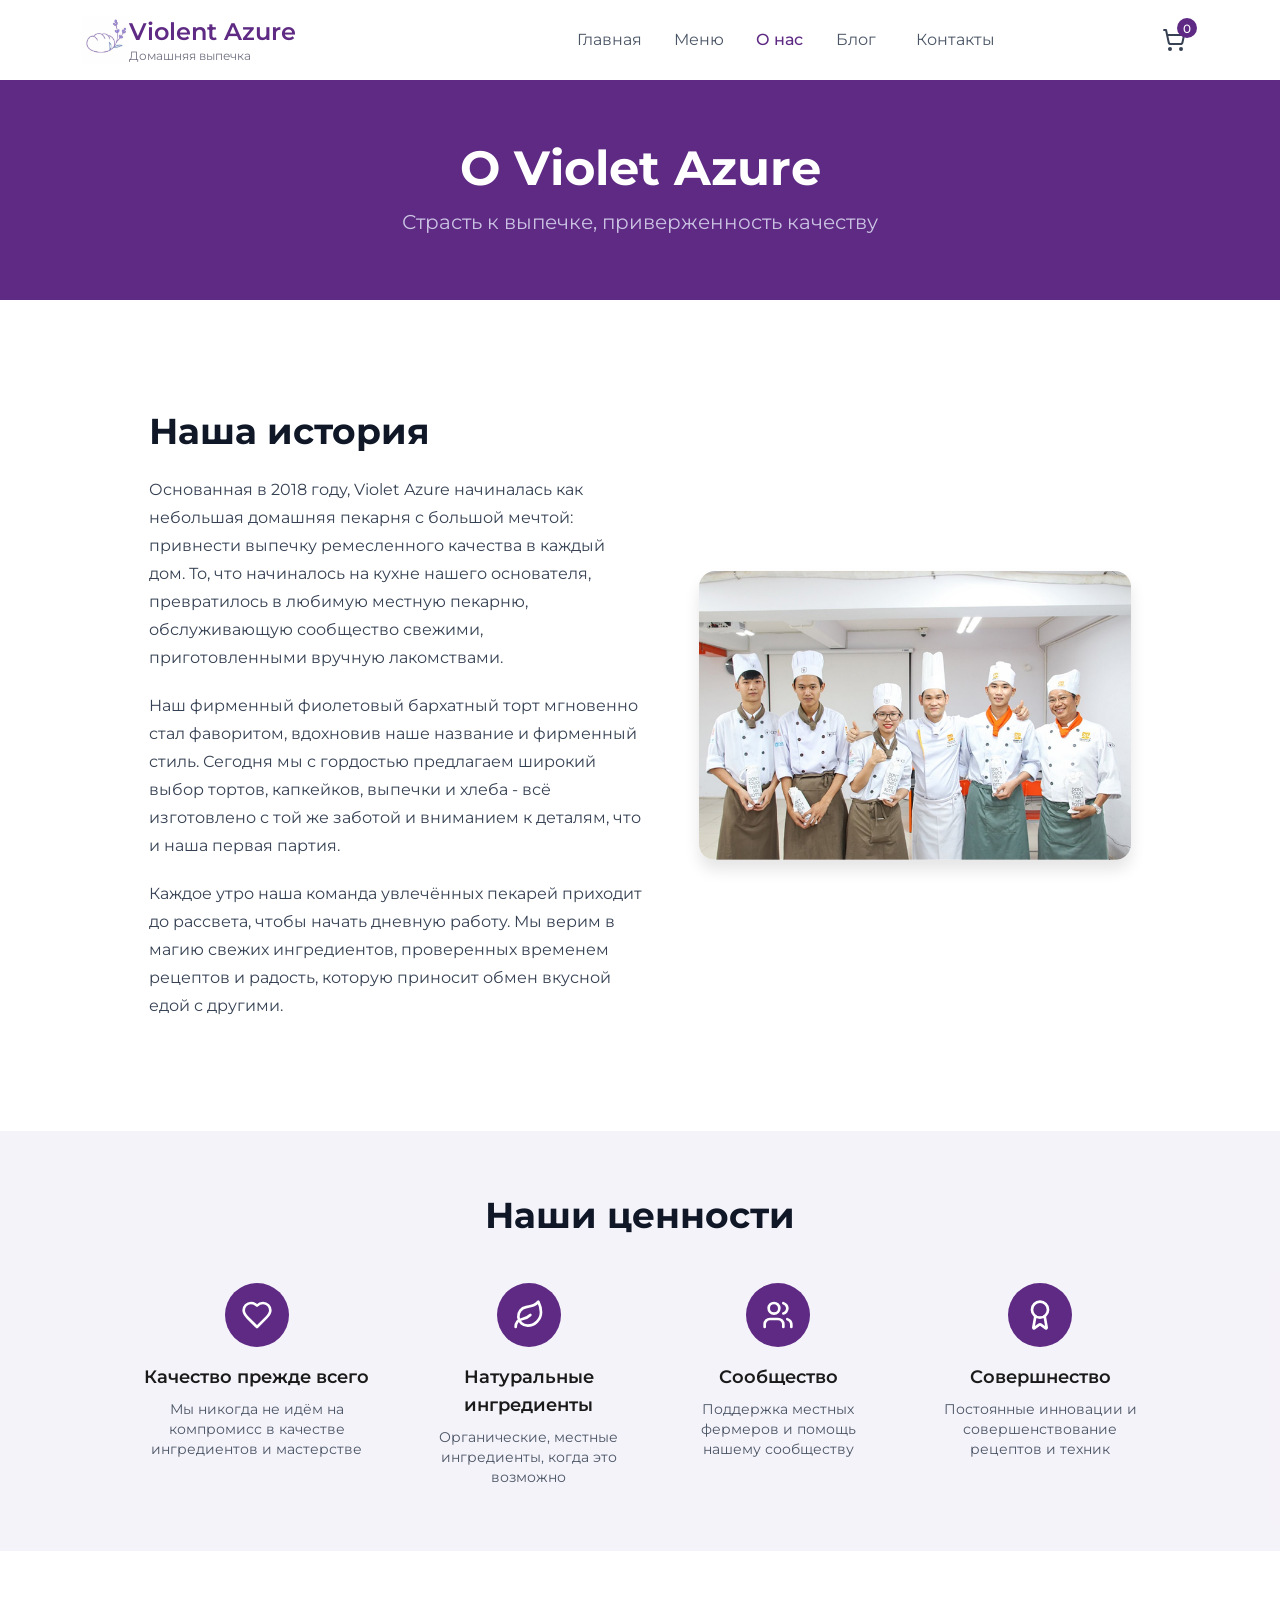
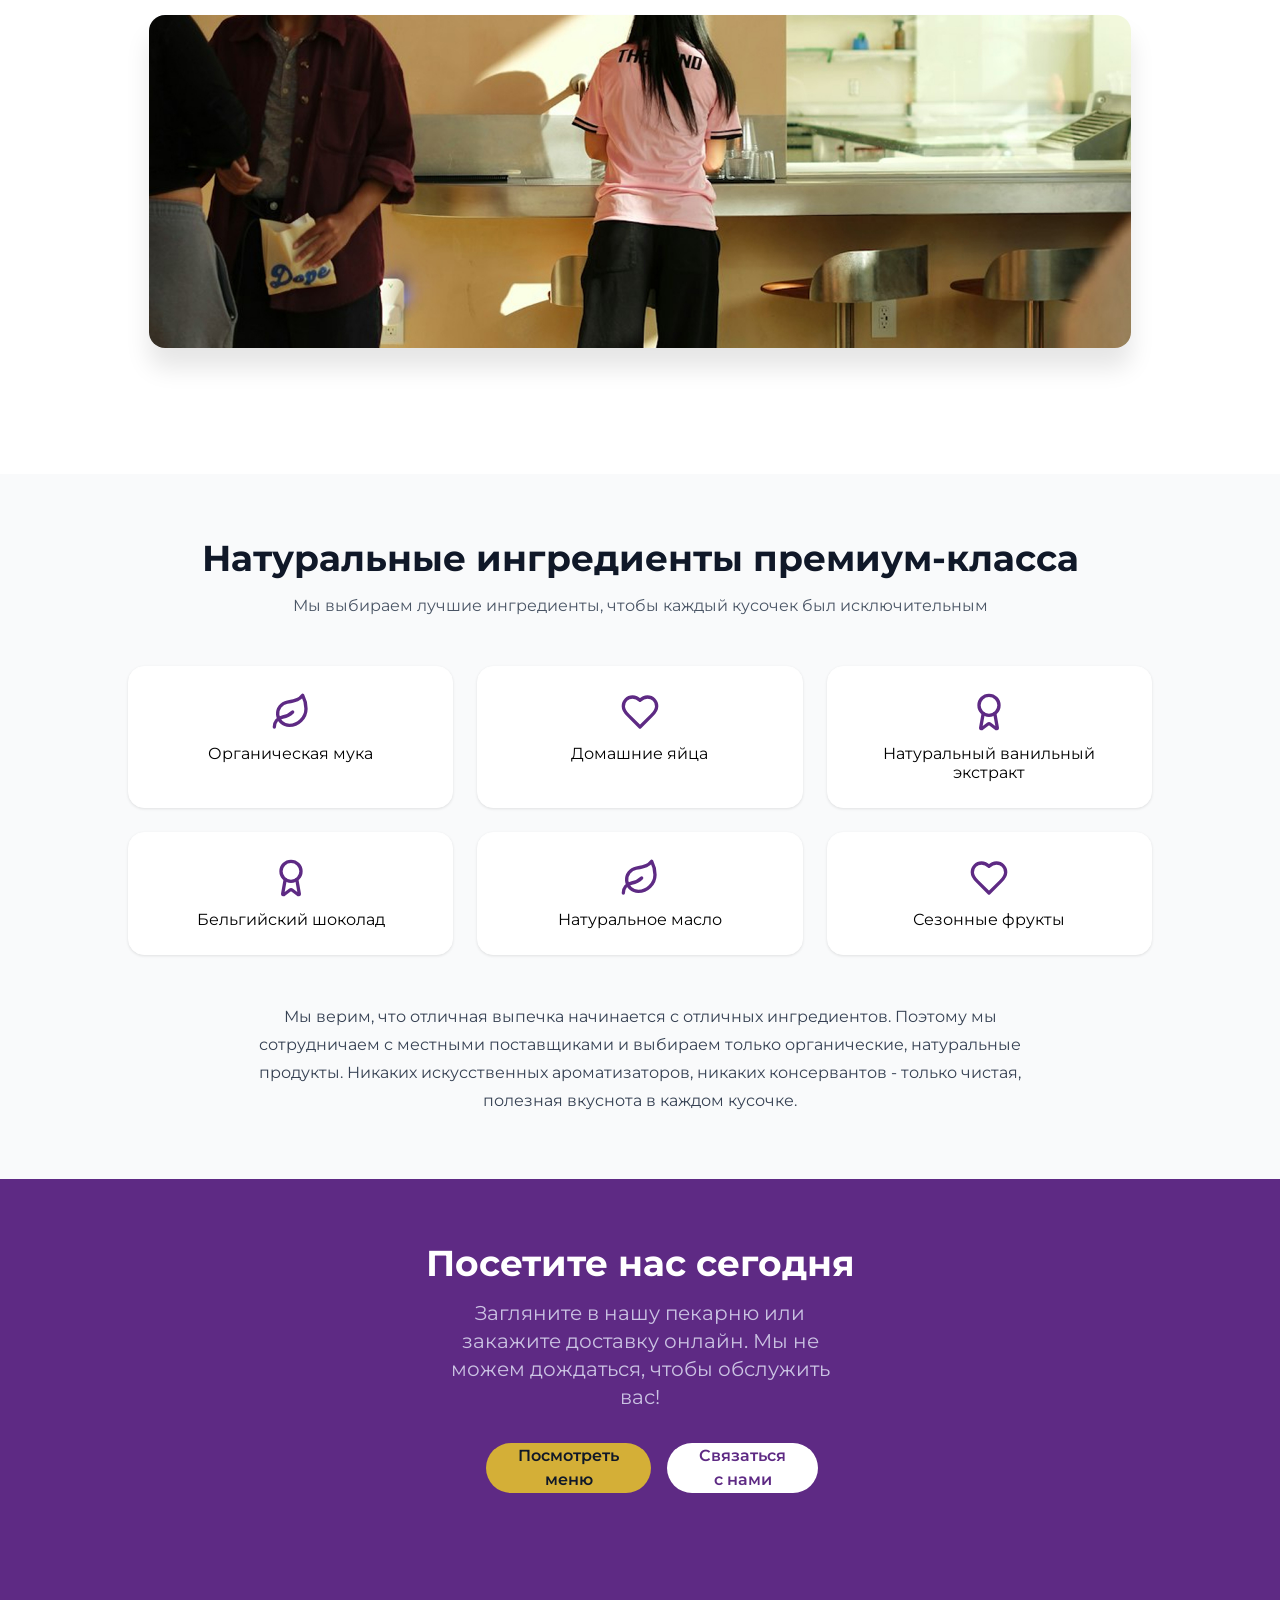
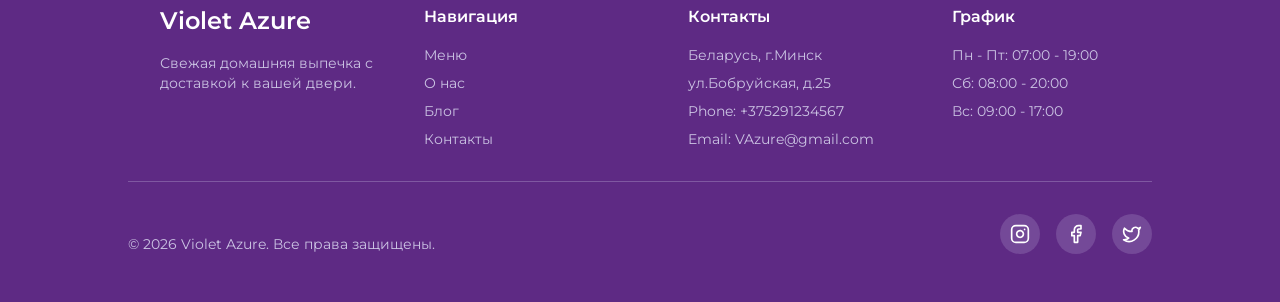
==== commit 7ae8609d: "upd" ====
--- a/about-us.html
+++ b/about-us.html
@@ -1,5 +1,5 @@
 <!DOCTYPE html>
-<html lang="en">
+<html lang="ru">
 <head>
     <meta charset="UTF-8">
     <meta name="viewport" content="width=device-width, initial-scale=1.0">
@@ -14,14 +14,16 @@
 <body>
     <header>    
         <div class="logo-container">
-            <a href="./index.html"><img src="./static/images/Logo.png" alt="logo" width="48" height="48"></a>
-            <div class="logo-text">
-                <h1 class="name">Violent Azure</h1>
-                <h3 class="description">Домашняя выпечка</h3>
-            </div>
+            <a href="./index.html">
+                <img src="./static/images/Logo.png" alt="logo" width="48" height="48">
+                <div class="logo-text">
+                    <h1 class="name">Violent Azure</h1>
+                    <h2 class="description">Домашняя выпечка</h2>
+                </div>
+            </a>
         </div>
         <input type="checkbox" id="menu-toggle" class="menu-toggle">
-        <label for="menu-toggle" class="burger" aria-label="Открыть меню">
+        <label for="menu-toggle" class="burger">
             <span></span><span></span><span></span>
         </label>
         <nav class="header-container">
@@ -40,15 +42,16 @@
     <main>
         <section class="main-header">
             <div class="main-header-container">
-                <h1>О Violet Azure</h1>
+                <h2>О Violet Azure</h2>
                 <p>Страсть к выпечке, приверженность качеству</p>
             </div>
         </section>
         <section class="story">
+            <h2 class="empty">Заголовок секции</h2>
             <div class="story-container">
-                <div class="story-text">
+                <article class="story-text">
                     <h2>Наша история</h2>
-                    <article>
+                    <div class="article-text">
                         <p>Основанная в 2018 году, Violet Azure начиналась как небольшая домашняя пекарня
                             с большой мечтой: привнести выпечку ремесленного качества в каждый дом. То, что
                             начиналось на кухне нашего основателя, превратилось в любимую местную
@@ -64,9 +67,9 @@
                             начать дневную работу. Мы верим в магию свежих ингредиентов, проверенных
                             временем рецептов и радость, которую приносит обмен вкусной едой с другими.
                         </p>
-                    </article>
-                </div>
-                <img src="./static/images/Our baking team.jpg" alt="" width="712" height="474.7">
+                    </div>
+                </article>
+                <img src="./static/images/OurBakingTeam.jpg" alt="" width="712" height="474">
             </div>
         </section>
         <section class="values">
@@ -122,8 +125,9 @@
             </div>
         </section>
         <section class="image">
+            <h2 class="empty">Пустой заголовок</h2>
             <div class="image-container">
-                <img src="./static/images/Violet Azure bakery interior.jpg" alt="">
+                <img src="./static/images/VioletAzureBakeryInterior.jpg" alt="">
             </div>
         </section>
         <section class="about-ingredients">
@@ -232,23 +236,23 @@
             <div class="footer-bottom">
                 <span>© 2026 Violet Azure. Все права защищены.</span>
                 <div class="footer-bottom-icons">
-                    <div class="footer-bottom-icon">
+                    <a class="footer-bottom-icon" href="#">
                         <svg width="20" height="20" viewBox="0 0 20 20" fill="none" xmlns="http://www.w3.org/2000/svg">
-<path d="M14.1667 1.66675H5.83335C3.53217 1.66675 1.66669 3.53223 1.66669 5.83341V14.1667C1.66669 16.4679 3.53217 18.3334 5.83335 18.3334H14.1667C16.4679 18.3334 18.3334 16.4679 18.3334 14.1667V5.83341C18.3334 3.53223 16.4679 1.66675 14.1667 1.66675Z" stroke="white" stroke-width="1.66667" stroke-linecap="round" stroke-linejoin="round"/>
-<path d="M13.3333 9.47501C13.4362 10.1685 13.3177 10.8769 12.9948 11.4992C12.6719 12.1215 12.1609 12.6262 11.5347 12.9414C10.9084 13.2566 10.1987 13.3663 9.50647 13.255C8.81425 13.1436 8.17478 12.8167 7.67901 12.321C7.18324 11.8252 6.85642 11.1857 6.74504 10.4935C6.63365 9.8013 6.74337 9.09159 7.05858 8.46532C7.3738 7.83905 7.87847 7.32812 8.5008 7.00521C9.12313 6.68229 9.83144 6.56383 10.525 6.66667C11.2324 6.77158 11.8874 7.10123 12.3931 7.60693C12.8988 8.11263 13.2284 8.76757 13.3333 9.47501Z" stroke="white" stroke-width="1.66667" stroke-linecap="round" stroke-linejoin="round"/>
-<path d="M14.5833 5.41675H14.5916" stroke="white" stroke-width="1.66667" stroke-linecap="round" stroke-linejoin="round"/>
+                        <path d="M14.1667 1.66675H5.83335C3.53217 1.66675 1.66669 3.53223 1.66669 5.83341V14.1667C1.66669 16.4679 3.53217 18.3334 5.83335 18.3334H14.1667C16.4679 18.3334 18.3334 16.4679 18.3334 14.1667V5.83341C18.3334 3.53223 16.4679 1.66675 14.1667 1.66675Z" stroke="white" stroke-width="1.66667" stroke-linecap="round" stroke-linejoin="round"/>
+                        <path d="M13.3333 9.47501C13.4362 10.1685 13.3177 10.8769 12.9948 11.4992C12.6719 12.1215 12.1609 12.6262 11.5347 12.9414C10.9084 13.2566 10.1987 13.3663 9.50647 13.255C8.81425 13.1436 8.17478 12.8167 7.67901 12.321C7.18324 11.8252 6.85642 11.1857 6.74504 10.4935C6.63365 9.8013 6.74337 9.09159 7.05858 8.46532C7.3738 7.83905 7.87847 7.32812 8.5008 7.00521C9.12313 6.68229 9.83144 6.56383 10.525 6.66667C11.2324 6.77158 11.8874 7.10123 12.3931 7.60693C12.8988 8.11263 13.2284 8.76757 13.3333 9.47501Z" stroke="white" stroke-width="1.66667" stroke-linecap="round" stroke-linejoin="round"/>
+                        <path d="M14.5833 5.41675H14.5916" stroke="white" stroke-width="1.66667" stroke-linecap="round" stroke-linejoin="round"/>
                         </svg>
-                    </div>
-                    <div class="footer-bottom-icon">
+                    </a>
+                    <a class="footer-bottom-icon" href="#">
                         <svg width="20" height="20" viewBox="0 0 20 20" fill="none" xmlns="http://www.w3.org/2000/svg">
                         <path d="M15 1.66675H12.5C11.3949 1.66675 10.3351 2.10573 9.5537 2.88714C8.7723 3.66854 8.33331 4.72835 8.33331 5.83341V8.33341H5.83331V11.6667H8.33331V18.3334H11.6666V11.6667H14.1666L15 8.33341H11.6666V5.83341C11.6666 5.6124 11.7544 5.40044 11.9107 5.24416C12.067 5.08788 12.279 5.00008 12.5 5.00008H15V1.66675Z" stroke="white" stroke-width="1.66667" stroke-linecap="round" stroke-linejoin="round"/>
                         </svg>
-                    </div>
-                    <div class="footer-bottom-icon">
+                    </a>
+                    <a class="footer-bottom-icon" href="#">
                         <svg width="20" height="20" viewBox="0 0 20 20" fill="none" xmlns="http://www.w3.org/2000/svg">
                         <path d="M18.3334 3.33343C18.3334 3.33343 17.75 5.08343 16.6667 6.16677C18 14.5001 8.83335 20.5834 1.66669 15.8334C3.50002 15.9168 5.33335 15.3334 6.66669 14.1668C2.50002 12.9168 0.416687 8.0001 2.50002 4.16677C4.33335 6.33343 7.16669 7.58343 10 7.5001C9.25002 4.0001 13.3334 2.0001 15.8334 4.33343C16.75 4.33343 18.3334 3.33343 18.3334 3.33343Z" stroke="white" stroke-width="1.66667" stroke-linecap="round" stroke-linejoin="round"/>
                         </svg>
-                    </div>
+                    </a>
                 </div>
             </div>
         </div>
--- a/static/styles/general.css
+++ b/static/styles/general.css
@@ -4,7 +4,9 @@
 a{
     text-decoration: none;
 }
-
+.empty{
+    display: none;
+}
 ul,ol{
     padding: 0;
     margin: 0;
@@ -39,8 +41,8 @@
     padding-block:8px;
 }
 .logo-container a{
-    max-width: 48px;
-    max-height: 48px;
+    display: flex;
+    flex-direction: row;
 }
 
 .name{
--- a/static/styles/about-us.css
+++ b/static/styles/about-us.css
@@ -1,4 +1,3 @@
-
 .story{
     padding-block:64px;
     box-sizing: border-box;
@@ -26,7 +25,7 @@
     font-weight: bold;
     margin-bottom: 25px;
 }
-article{
+.article-text{
     display: flex;
     flex-direction: column;
     gap:20px;
@@ -373,7 +372,7 @@
     .main-header{
         padding: 48px 16px;
     }
-    .main-header-container h1{
+    .main-header-container h2{
         font-size: 2.25rem;
         line-height: 2.5rem;
     }
@@ -431,7 +430,7 @@
 }
 
 @media (max-width: 576px){
-    .main-header-container h1{
+    .main-header-container h2{
         font-size: 1.875rem;
         line-height: 2.125rem;
     }
@@ -470,7 +469,7 @@
     .main-header{
         padding-block: 36px;
     }
-    .main-header-container h1{
+    .main-header-container h2{
         font-size: 1.625rem;
         line-height: 1.875rem;
     }
--- a/static/styles/about-us-sass.css
+++ b/static/styles/about-us-sass.css
@@ -13,7 +13,7 @@
   font-family: "Montserrat", sans-serif;
 }
 
-.main-header-container h1 {
+.main-header-container h2 {
   color: #FFFFFF;
   font-size: 3rem;
   line-height: 3rem;
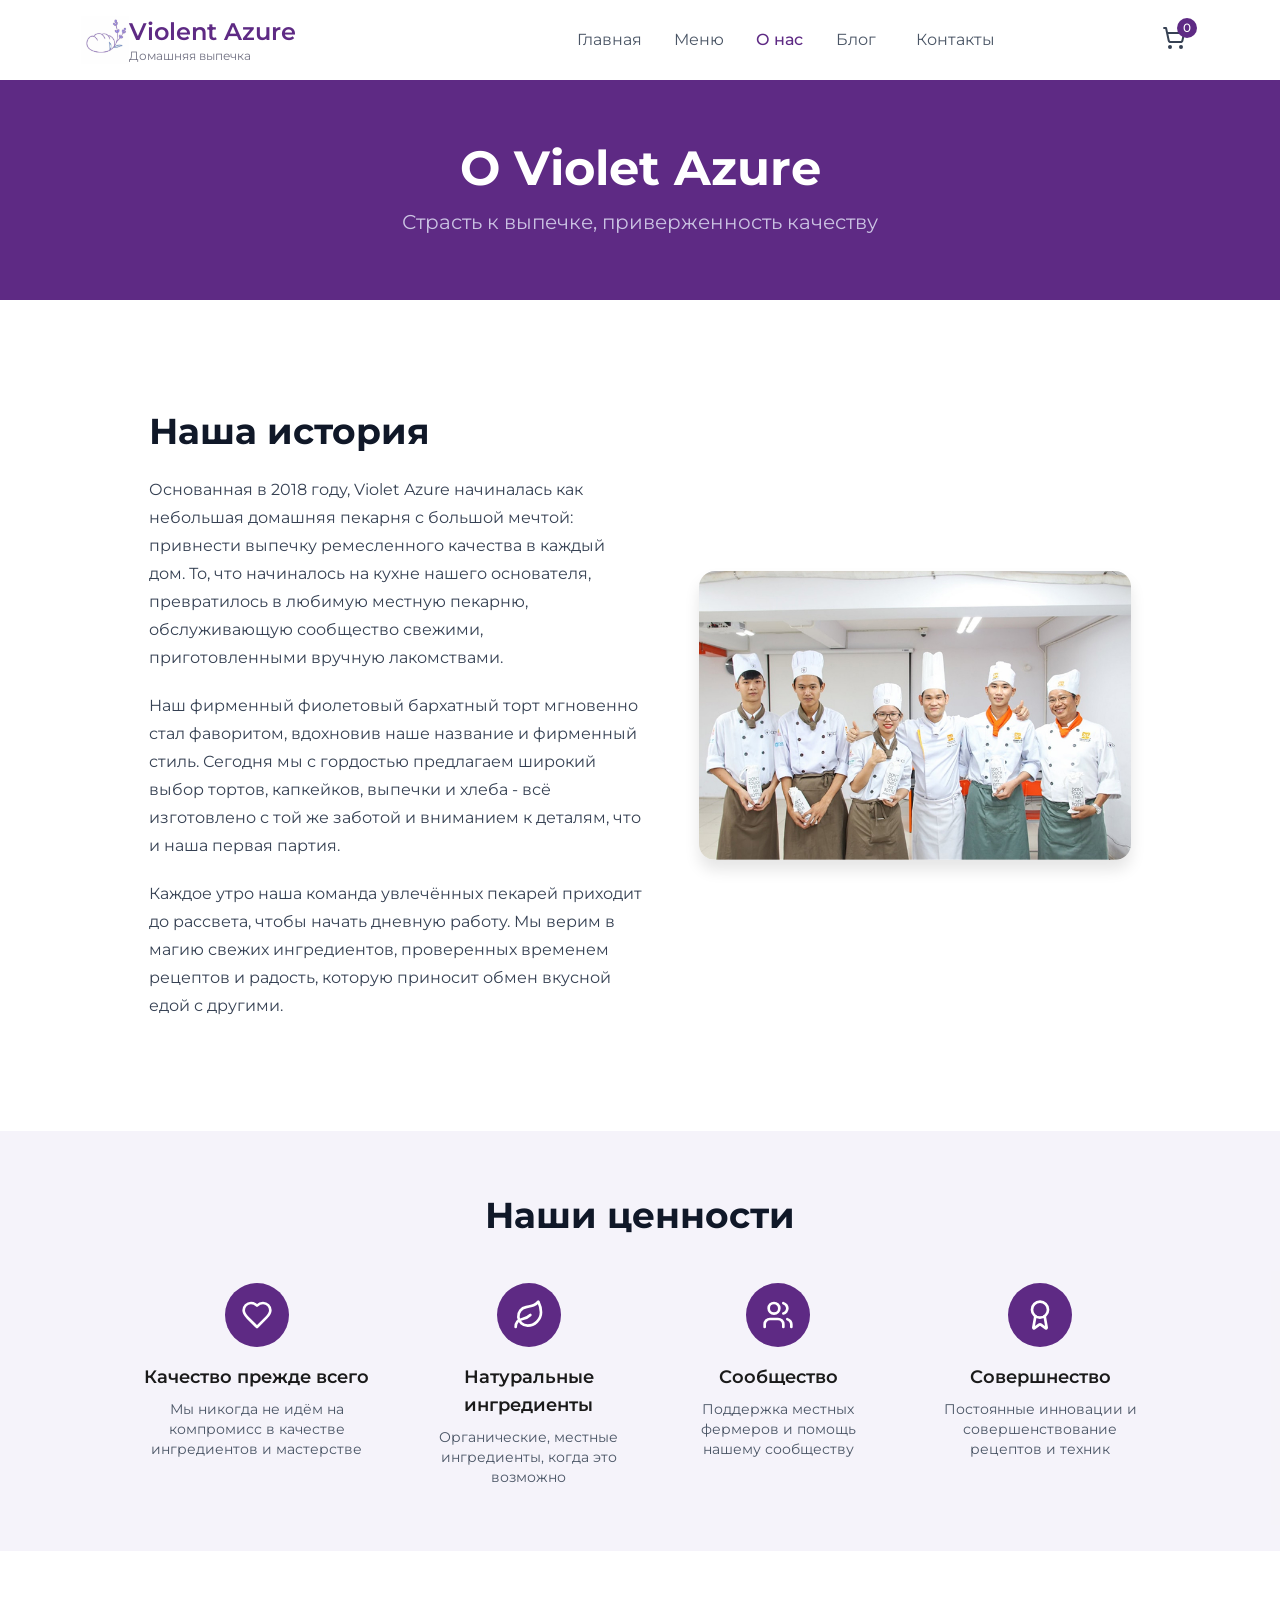
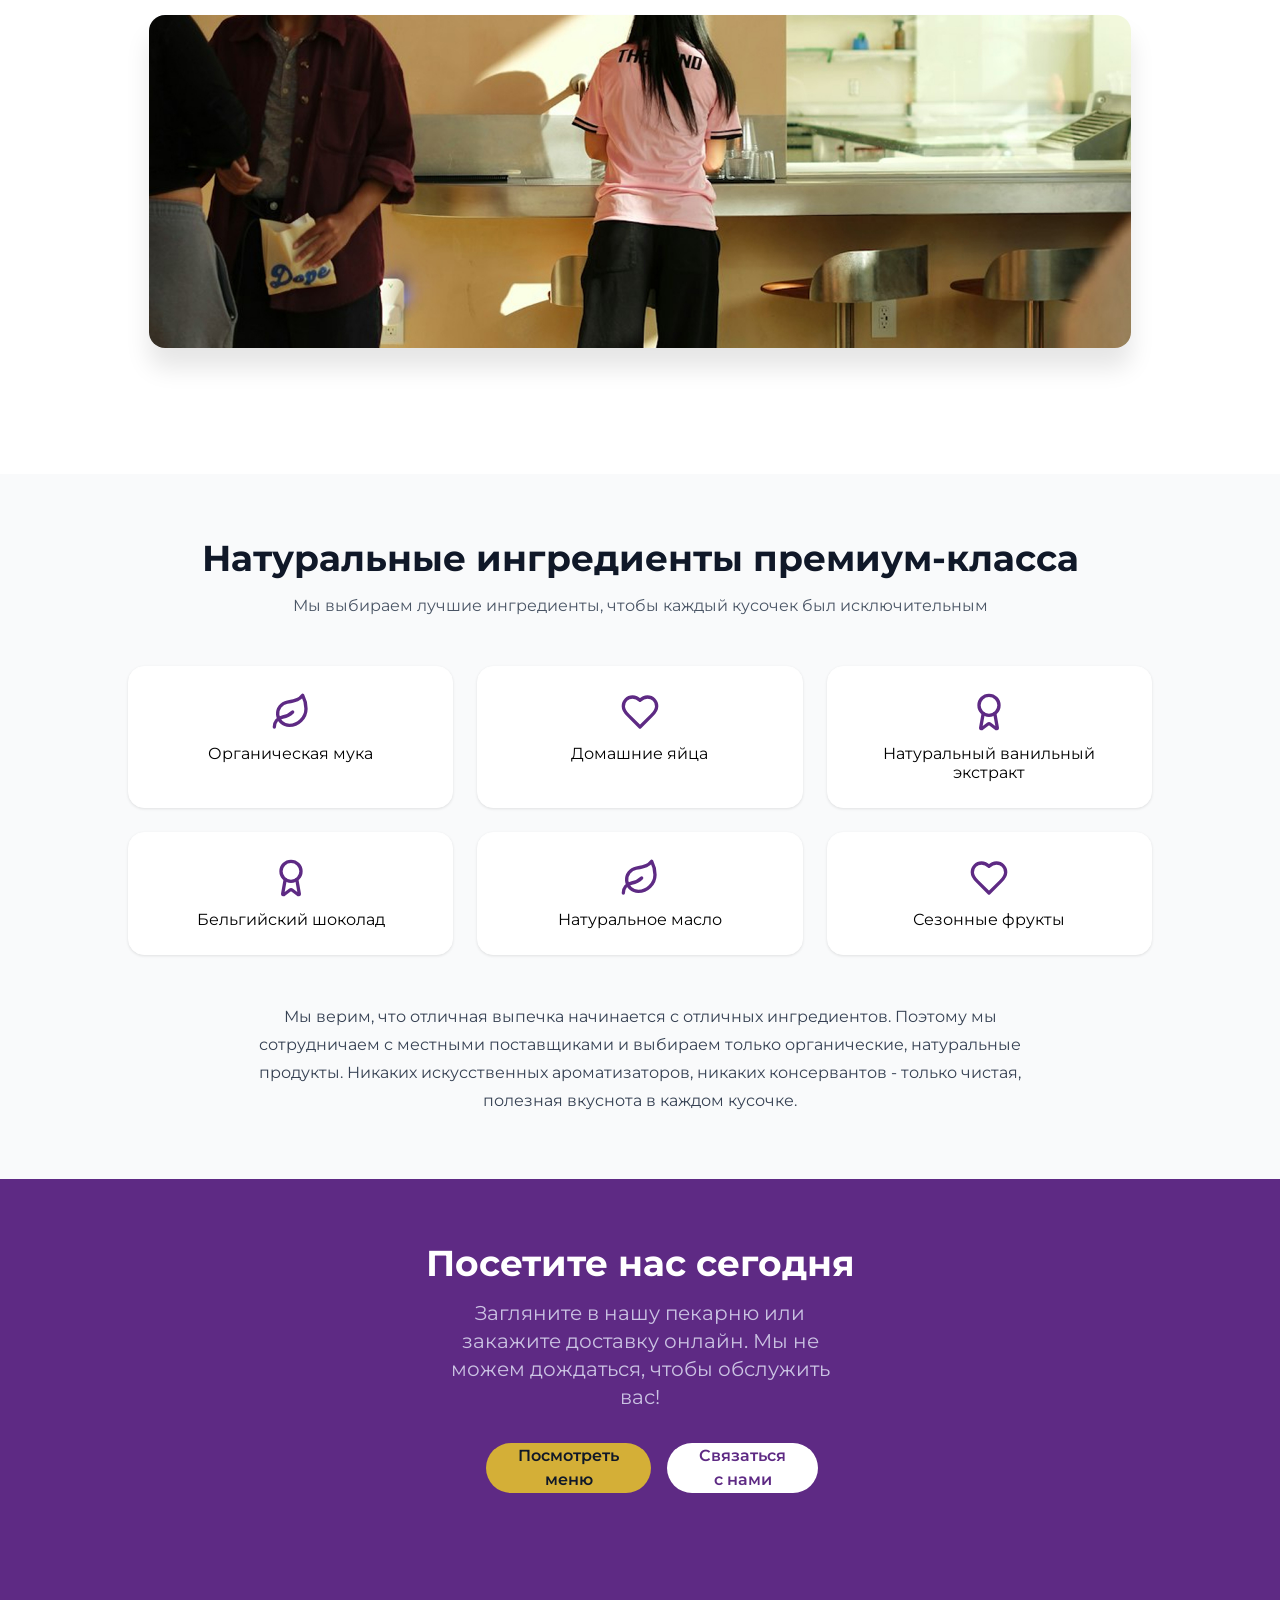
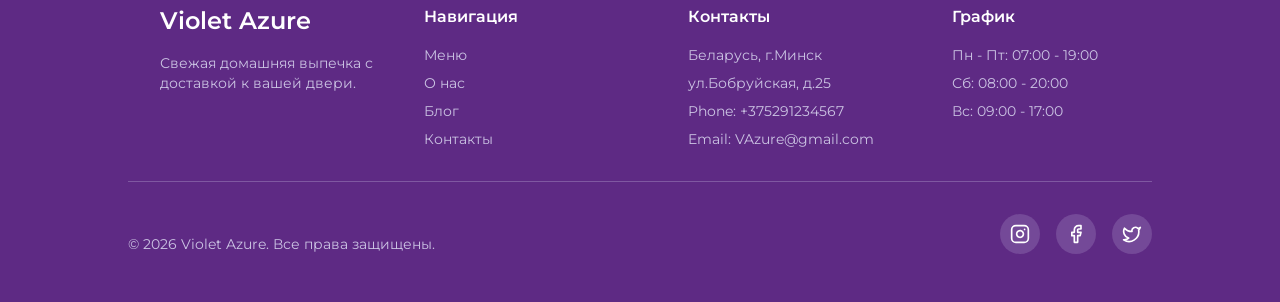
==== commit 705593c9: "корзина" ====
--- a/about-us.html
+++ b/about-us.html
@@ -35,8 +35,8 @@
                 <li><a href="./contact.html">Контакты</a></li>
             </ul>
         </nav>
-        <div class="basket">
-            <img src="./static/images/Basket.svg" alt="basket" width="24" height="24">
+        <div class="basket" data-text="0">
+            <a href="basket.html"><img src="./static/images/Basket.svg" alt="basket" width="24" height="24"></a>
         </div>
     </header>
     <main>
@@ -257,5 +257,6 @@
             </div>
         </div>
     </footer>
+    <script src="./static/scrypts/cartStorage.js"></script>
 </body>
 </html>
--- a/static/styles/general.css
+++ b/static/styles/general.css
@@ -102,19 +102,24 @@
 .basket::after{
     display: flex;
     position: absolute;
-    content: "0";
-    top:3px;
+    content: attr(data-text);
+    top: 3px;
     right: 2px;
     justify-content: center;
     align-items: center;
-    width: 20px;
+    min-width: 20px;
     height: 20px;
+    padding-inline: 4px;
+    box-sizing: border-box;
     border-radius: 50%;
     font-weight: 500;
-    font-family: 'Montserrat';
+    font-family: 'Montserrat', sans-serif;
     font-size: 0.75rem;
+    line-height: 1;
     background-color: #5E2A84;
     color: #FFFFFF;
+    pointer-events: none;
+    z-index: 1;
 }
 
 .basket:hover{
@@ -402,4 +407,12 @@
     .footer-bottom-icon{
         width: 36px;
     }
+}
+
+.products-item-button {
+    transition: background-color 0.45s ease;
+}
+
+.products-item-button.buy-btn--added {
+    background-color: #22C55E;
 }
